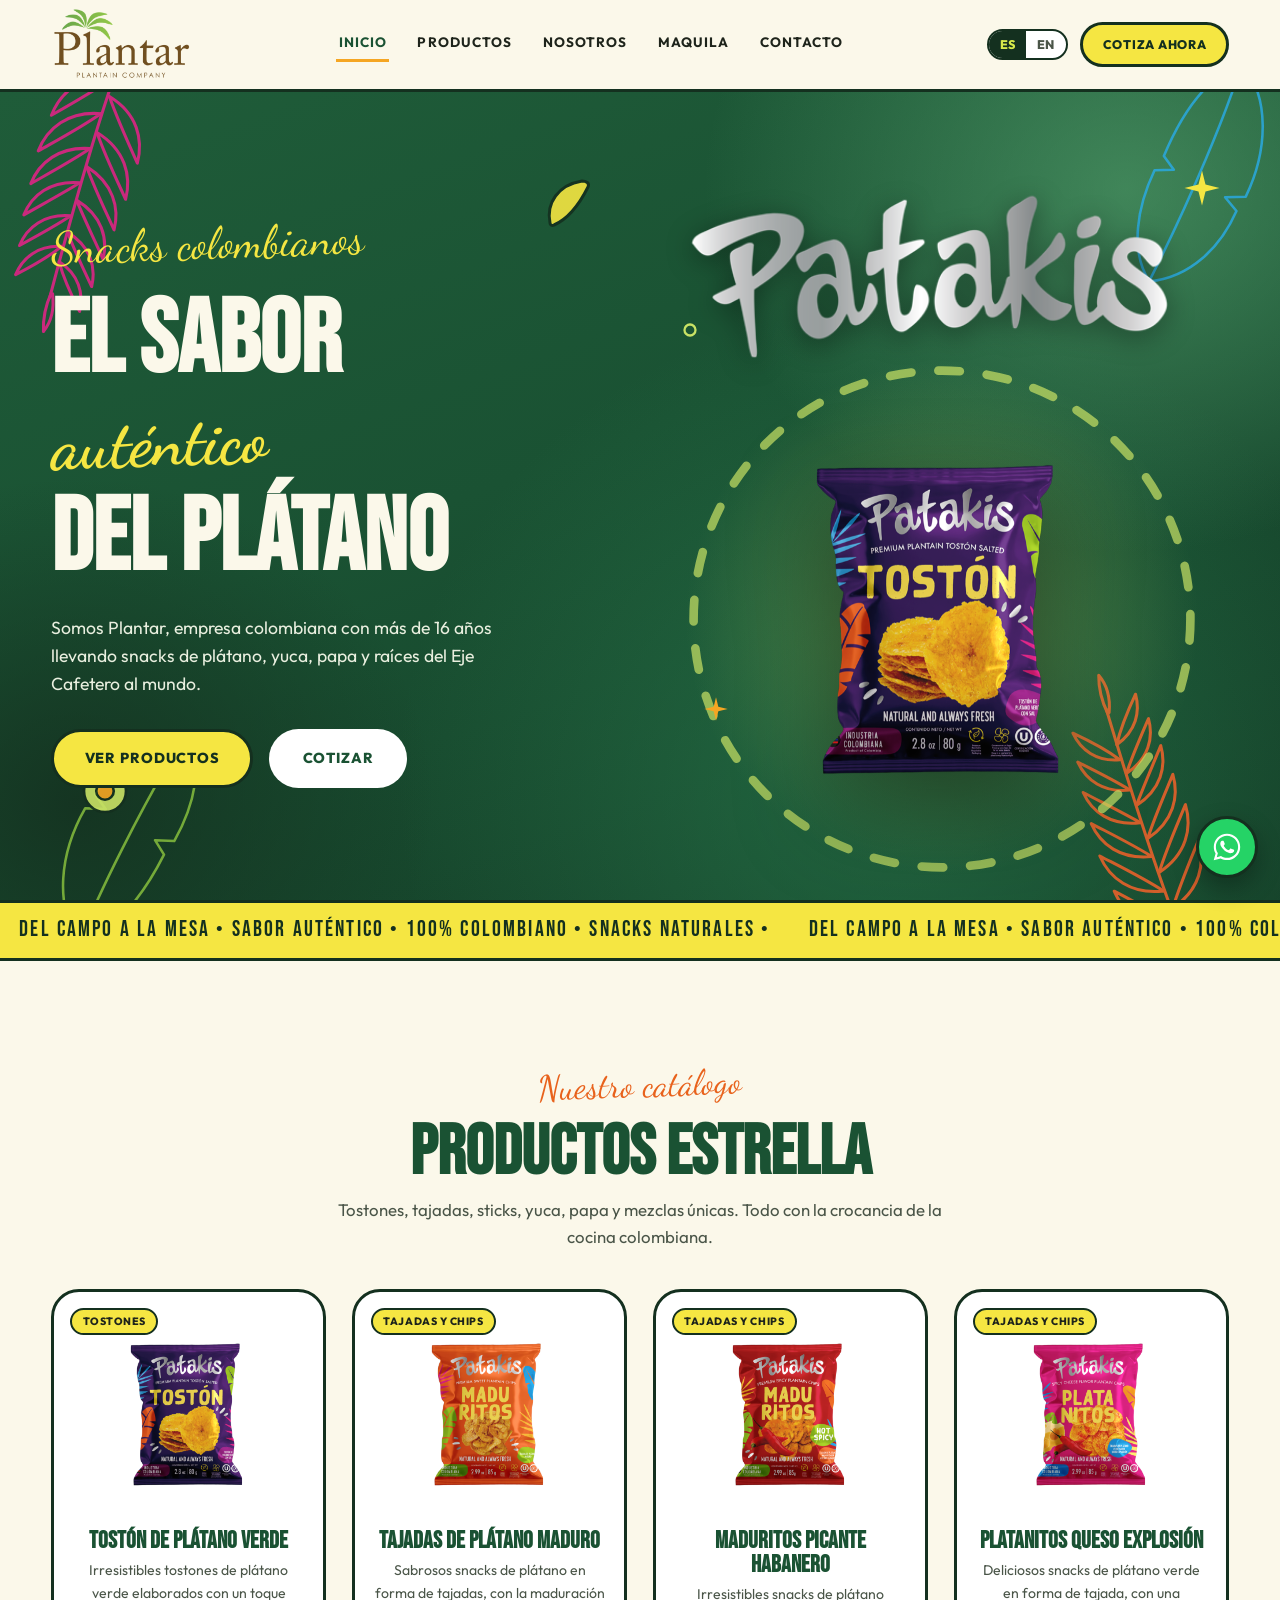
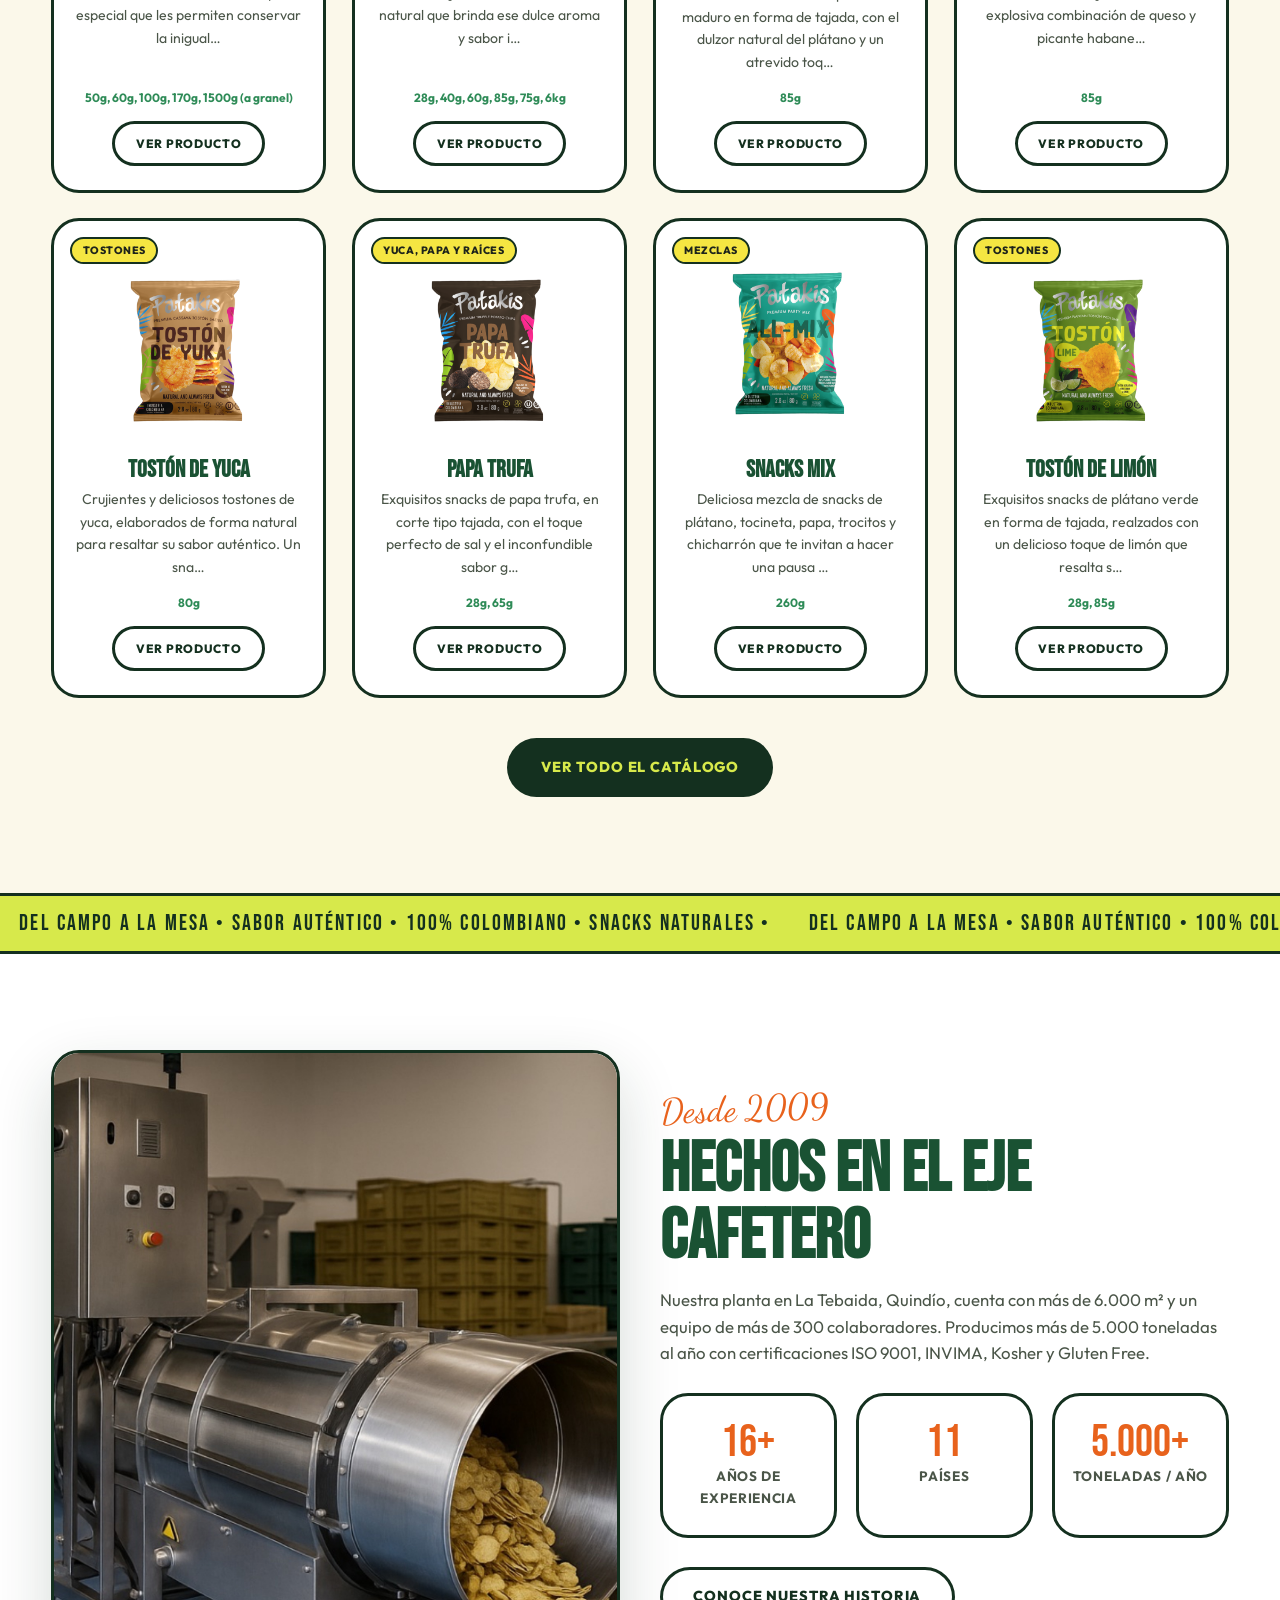
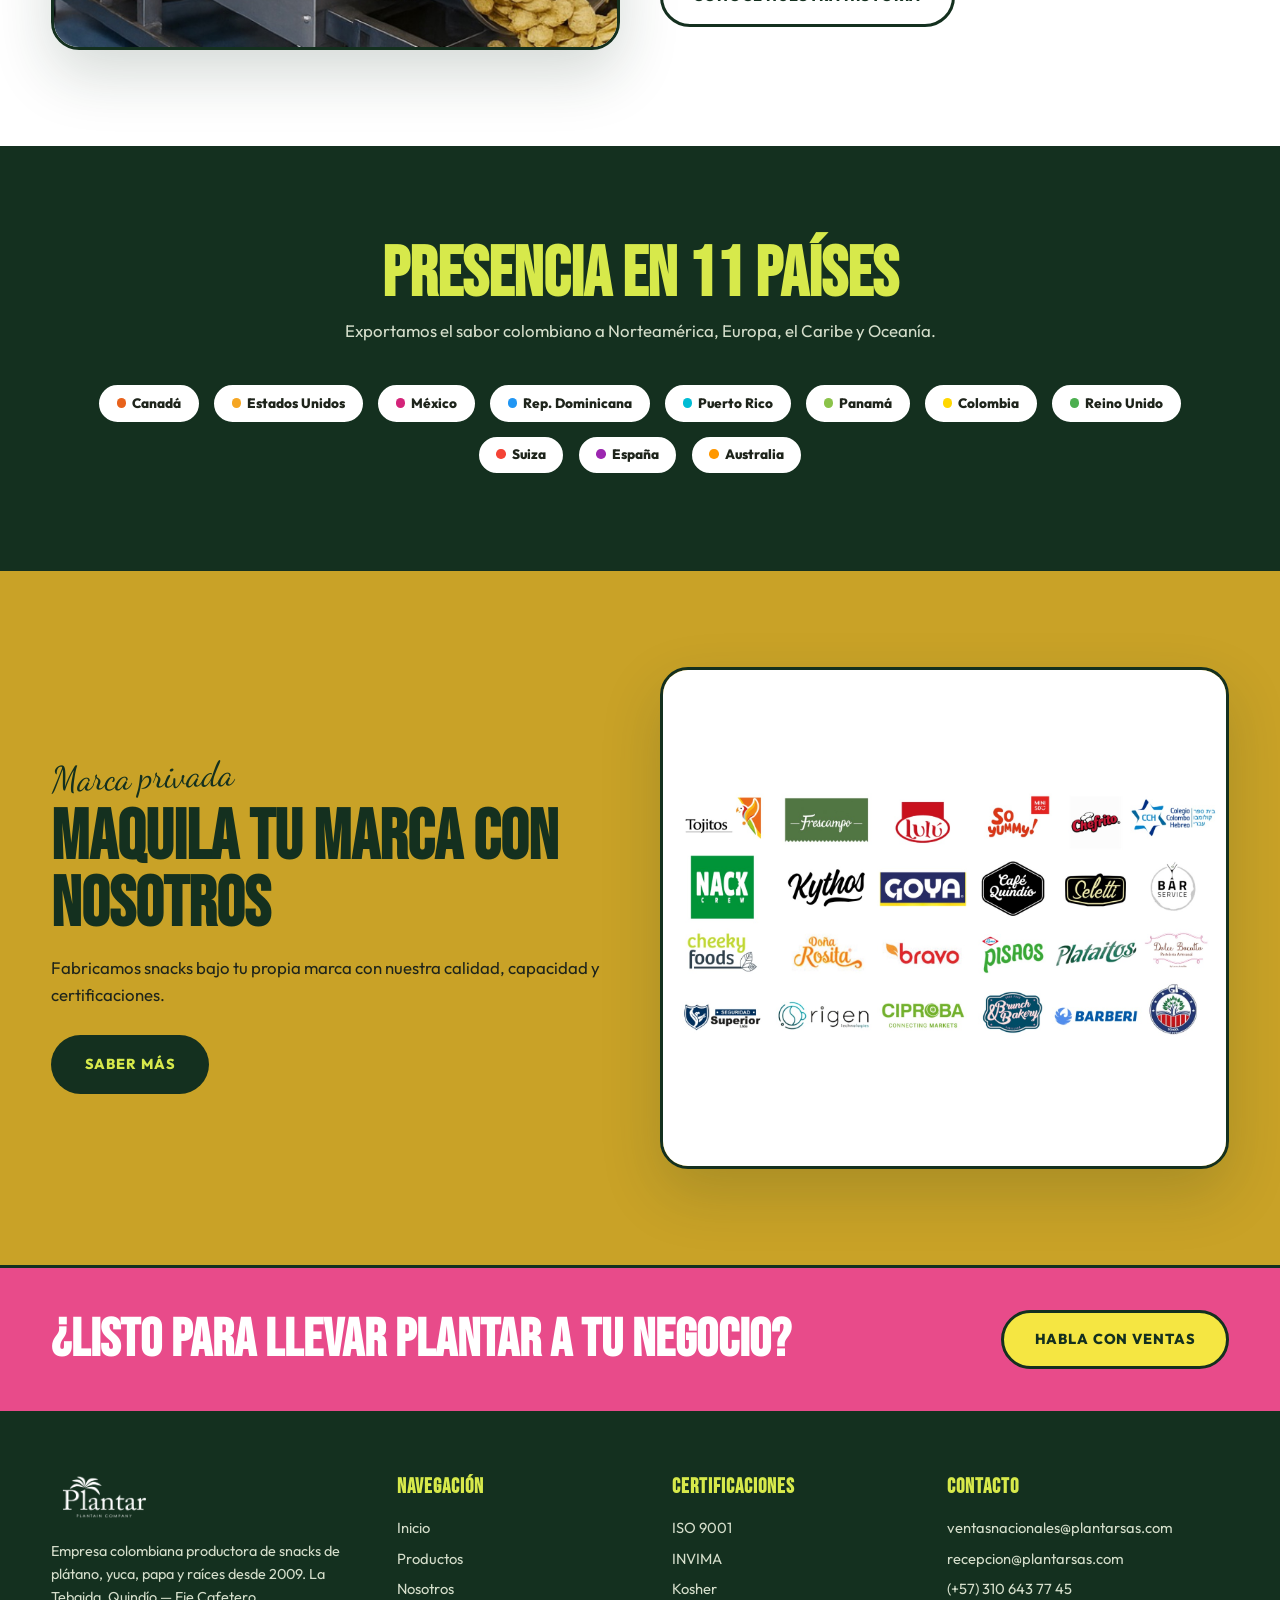
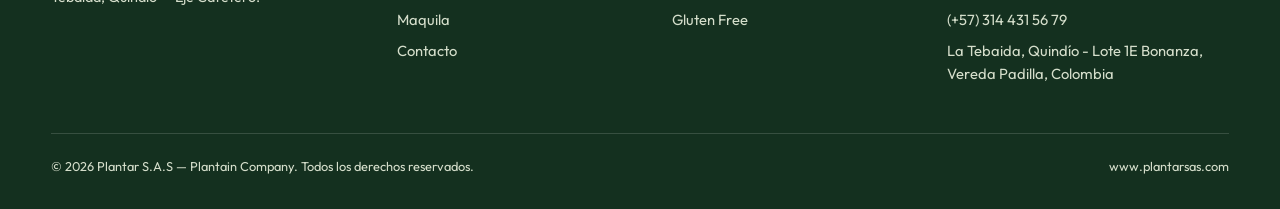
==== web/index.html @ d4d78e29 "Sitio web multi-página Plantar: catálogo, fichas, nosotros, maquila, contacto (ES/EN) Co-Authored-By" ====
<!DOCTYPE html>
<html lang="es">
<head>
<meta charset="UTF-8">
<meta name="viewport" content="width=device-width, initial-scale=1.0">
<title>Plantar — Snacks de Plátano Colombianos | Plantain Company</title>
<meta name="description" content="Plantar S.A.S — Snacks de plátano, yuca, papa y raíces 100% colombianos. Tostones, tajadas, sticks y más. Exportamos a 11 países. Maquila y marca privada.">
<link rel="icon" href="assets/img/favicon.svg" type="image/svg+xml">
<link rel="preconnect" href="https://fonts.googleapis.com">
<link rel="preconnect" href="https://fonts.gstatic.com" crossorigin>
<link href="https://fonts.googleapis.com/css2?family=Bebas+Neue&family=Outfit:wght@400;600;800&family=Dancing+Script:wght@600;700&display=swap" rel="stylesheet">
<link rel="stylesheet" href="assets/css/style.css">
</head>
<body data-page="home">

<header class="site-header" id="site-header"></header>

<!-- HERO -->
<section class="hero">
  <!-- Hojas tropicales en contorno (referencia aprobada): se dibujan y se mecen -->
  <!-- Palma rosada (esquina superior izquierda) -->
  <svg class="leaf leaf-tl" viewBox="0 0 320 400" fill="none" stroke-linecap="round" stroke-linejoin="round" aria-hidden="true">
    <g class="leaf-draw" stroke="#E9218A" stroke-width="4">
      <path d="M150 390 C146 310 150 190 158 50" pathLength="1"/>
      <path d="M148 350 C106 340 88 310 86 278 C108 302 130 326 148 350 Z" pathLength="1"/>
      <path d="M151 325 C193 315 211 285 213 253 C191 277 169 301 151 325 Z" pathLength="1"/>
      <path d="M147 300 C105 290 86 260 84 228 C106 252 129 276 147 300 Z" pathLength="1"/>
      <path d="M150 275 C192 265 211 235 213 203 C191 227 168 251 150 275 Z" pathLength="1"/>
      <path d="M148 252 C108 242 90 214 88 184 C109 207 131 230 148 252 Z" pathLength="1"/>
      <path d="M151 228 C191 218 209 190 211 160 C190 183 168 206 151 228 Z" pathLength="1"/>
      <path d="M149 205 C111 196 94 170 92 142 C112 164 133 186 149 205 Z" pathLength="1"/>
      <path d="M152 182 C190 173 207 147 209 119 C189 141 168 163 152 182 Z" pathLength="1"/>
      <path d="M151 160 C117 152 101 128 99 102 C118 122 137 142 151 160 Z" pathLength="1"/>
      <path d="M154 138 C188 130 204 106 206 80 C187 100 168 120 154 138 Z" pathLength="1"/>
      <path d="M152 118 C122 110 108 88 106 64 C124 82 141 101 152 118 Z" pathLength="1"/>
      <path d="M155 98 C185 90 199 68 201 44 C183 62 166 81 155 98 Z" pathLength="1"/>
      <path d="M158 55 C156 38 158 20 164 4 C170 20 168 38 160 55 Z" pathLength="1"/>
    </g>
  </svg>
  <!-- Hoja de plátano azul (esquina superior derecha) -->
  <svg class="leaf leaf-tr" viewBox="0 0 300 460" fill="none" stroke-linecap="round" stroke-linejoin="round" aria-hidden="true">
    <g class="leaf-draw" stroke="#2AA9E0" stroke-width="4">
      <path d="M150 455 C150 440 150 424 151 405" stroke-width="5" pathLength="1"/>
      <path d="M151 405 C147 330 153 180 170 42" pathLength="1"/>
      <path d="M151 405 C92 372 66 292 74 212 L104 200 L80 186 C84 124 112 64 170 36 C216 70 228 140 222 202 L194 213 L216 228 C212 310 190 372 151 405 Z" pathLength="1"/>
    </g>
  </svg>
  <!-- Hoja de plátano verde (esquina inferior izquierda) -->
  <svg class="leaf leaf-ml" viewBox="0 0 300 460" fill="none" stroke-linecap="round" stroke-linejoin="round" aria-hidden="true">
    <g class="leaf-draw" stroke="#8DC63F" stroke-width="4">
      <path d="M150 455 C150 440 150 424 151 405" stroke-width="5" pathLength="1"/>
      <path d="M151 405 C147 330 153 180 170 42" pathLength="1"/>
      <path d="M151 405 C92 372 66 292 74 212 L104 200 L80 186 C84 124 112 64 170 36 C216 70 228 140 222 202 L194 213 L216 228 C212 310 190 372 151 405 Z" pathLength="1"/>
    </g>
  </svg>
  <!-- Palma naranja (esquina inferior derecha) -->
  <svg class="leaf leaf-br" viewBox="0 0 320 400" fill="none" stroke-linecap="round" stroke-linejoin="round" aria-hidden="true">
    <g class="leaf-draw" stroke="#F2622A" stroke-width="4">
      <path d="M150 390 C146 310 150 190 158 50" pathLength="1"/>
      <path d="M148 350 C106 340 88 310 86 278 C108 302 130 326 148 350 Z" pathLength="1"/>
      <path d="M151 325 C193 315 211 285 213 253 C191 277 169 301 151 325 Z" pathLength="1"/>
      <path d="M147 300 C105 290 86 260 84 228 C106 252 129 276 147 300 Z" pathLength="1"/>
      <path d="M150 275 C192 265 211 235 213 203 C191 227 168 251 150 275 Z" pathLength="1"/>
      <path d="M148 252 C108 242 90 214 88 184 C109 207 131 230 148 252 Z" pathLength="1"/>
      <path d="M151 228 C191 218 209 190 211 160 C190 183 168 206 151 228 Z" pathLength="1"/>
      <path d="M149 205 C111 196 94 170 92 142 C112 164 133 186 149 205 Z" pathLength="1"/>
      <path d="M152 182 C190 173 207 147 209 119 C189 141 168 163 152 182 Z" pathLength="1"/>
      <path d="M151 160 C117 152 101 128 99 102 C118 122 137 142 151 160 Z" pathLength="1"/>
      <path d="M154 138 C188 130 204 106 206 80 C187 100 168 120 154 138 Z" pathLength="1"/>
      <path d="M152 118 C122 110 108 88 106 64 C124 82 141 101 152 118 Z" pathLength="1"/>
      <path d="M155 98 C185 90 199 68 201 44 C183 62 166 81 155 98 Z" pathLength="1"/>
      <path d="M158 55 C156 38 158 20 164 4 C170 20 168 38 160 55 Z" pathLength="1"/>
    </g>
  </svg>

  <svg class="doodle sway" style="top:10%;left:42%;width:64px" viewBox="0 0 64 64"><path d="M12 50 C8 30 20 12 44 8 C48 8 52 10 50 14 C40 34 30 46 16 52 C14 53 12 52 12 50z" fill="#F5E642" stroke="#14301F" stroke-width="3"/></svg>
  <svg class="doodle sway-slow" style="bottom:10%;left:6%;width:56px" viewBox="0 0 64 64"><circle cx="32" cy="32" r="24" fill="#C9E265" stroke="#14301F" stroke-width="3"/><circle cx="32" cy="32" r="10" fill="#F5A623" stroke="#14301F" stroke-width="3"/></svg>

  <div class="container inner">
    <div>
      <span class="kicker" style="color:var(--yellow)" data-i18n="hero_kicker"></span>
      <h1>
        <span data-i18n="hero_title_1"></span>
        <span class="script" data-i18n="hero_script"></span>
        <span data-i18n="hero_title_2"></span>
      </h1>
      <p data-i18n="hero_sub"></p>
      <div class="cta-row">
        <a class="btn btn-primary" href="productos.html" data-i18n="hero_cta_products"></a>
        <a class="btn btn-light" href="contacto.html" data-i18n="hero_cta_quote"></a>
      </div>
    </div>
    <div class="hero-art">
      <div class="bag-stack">
        <img class="patakis-brand" src="assets/img/patakis-logo.png" alt="Patakis">
        <div class="bag-box">
          <div class="glow"></div>
          <svg class="ring" viewBox="0 0 100 100" aria-hidden="true"><circle cx="50" cy="50" r="46" fill="none" stroke="#C9E265" stroke-width="1.6" stroke-dasharray="4 5" stroke-linecap="round"/></svg>
          <img class="bag" id="heroBag" src="assets/img/toston-verde.png" alt="Empaques Patakis">
        </div>
      </div>
      <svg class="spark s1" viewBox="0 0 24 24" aria-hidden="true"><path d="M12 2 L14 10 L22 12 L14 14 L12 22 L10 14 L2 12 L10 10 Z" fill="#F5E642"/></svg>
      <svg class="spark s2" viewBox="0 0 24 24" aria-hidden="true"><path d="M12 2 L14 10 L22 12 L14 14 L12 22 L10 14 L2 12 L10 10 Z" fill="#F5A623"/></svg>
      <svg class="spark s3" viewBox="0 0 24 24" aria-hidden="true"><circle cx="12" cy="12" r="6" fill="none" stroke="#C9E265" stroke-width="2.5"/></svg>
    </div>
  </div>
</section>

<div data-marquee=""></div>

<!-- PRODUCTOS DESTACADOS -->
<section class="section band-cream">
  <div class="container">
    <div class="section-head center rev">
      <span class="kicker" data-i18n="home_best_kicker"></span>
      <h2 class="section-title" data-i18n="home_best_title"></h2>
      <p class="section-sub" data-i18n="home_best_sub"></p>
    </div>
    <div class="prod-grid" id="featuredGrid"></div>
    <div style="text-align:center;margin-top:2.5rem">
      <a class="btn btn-dark" href="productos.html" data-i18n="home_best_cta"></a>
    </div>
  </div>
</section>

<div data-marquee="lime"></div>

<!-- NOSOTROS TEASER -->
<section class="section band-white">
  <div class="container about-split">
    <div class="photo rev"><img src="assets/img/planta.jpg" alt="Planta Plantar en La Tebaida, Quindío"></div>
    <div class="rev">
      <span class="kicker" data-i18n="home_about_kicker"></span>
      <h2 class="section-title" data-i18n="home_about_title"></h2>
      <p class="section-sub" style="margin:1rem 0 1.6rem" data-i18n="home_about_text"></p>
      <div class="stats-row" style="margin-bottom:1.8rem">
        <div class="stat"><div class="num">16+</div><div class="lbl" data-i18n="stat_years"></div></div>
        <div class="stat"><div class="num">11</div><div class="lbl" data-i18n="stat_countries"></div></div>
        <div class="stat"><div class="num">5.000+</div><div class="lbl" data-i18n="stat_tons"></div></div>
      </div>
      <a class="btn btn-outline" href="nosotros.html" data-i18n="home_about_cta"></a>
    </div>
  </div>
</section>

<!-- PRESENCIA GLOBAL -->
<section class="section band-dark">
  <div class="container">
    <div class="section-head center rev">
      <h2 class="section-title" data-i18n="home_global_title"></h2>
      <p class="section-sub" style="margin:0.6rem auto 0" data-i18n="home_global_sub"></p>
    </div>
    <div class="countries rev" id="homeCountries"></div>
  </div>
</section>

<!-- MAQUILA TEASER -->
<section class="section band-mustard">
  <div class="container about-split">
    <div class="rev">
      <span class="kicker" style="color:var(--dark)" data-i18n="home_maquila_kicker"></span>
      <h2 class="section-title" style="color:var(--dark)" data-i18n="home_maquila_title"></h2>
      <p style="margin:1rem 0 1.6rem;font-size:1.05rem" data-i18n="home_maquila_text"></p>
      <a class="btn btn-dark" href="maquila.html" data-i18n="home_maquila_cta"></a>
    </div>
    <div class="photo rev" style="border:3px solid var(--dark);border-radius:var(--radius-lg);overflow:hidden">
      <img src="assets/img/maquila-clientes.jpg" alt="Maquila de snacks con marcas de clientes">
    </div>
  </div>
</section>

<!-- CTA -->
<section class="cta-band">
  <div class="container inner">
    <h2 data-i18n="cta_band_title"></h2>
    <a class="btn btn-primary" href="contacto.html" data-i18n="cta_band_btn"></a>
  </div>
</section>

<footer class="site-footer" id="site-footer"></footer>

<script src="assets/js/data.js"></script>
<script src="assets/js/main.js"></script>
<script>
function renderPage() {
  // 8 productos destacados variados
  const picks = ['toston-de-platano-verde', 'tajadas-de-platano-maduro', 'maduritos-picante-habanero',
    'platanitos-queso-explosion', 'toston-de-yuca', 'papa-trufa', 'snacks-mix', 'toston-de-limon'];
  const feats = picks.map(id => findProduct(id)).filter(Boolean);
  const list = feats.length >= 6 ? feats : PRODUCTS.slice(0, 8);
  document.getElementById('featuredGrid').innerHTML = list.map(cardHTML).join('');

  document.getElementById('homeCountries').innerHTML = CFG.global.countries.map(c =>
    `<span class="country" style="background:var(--paper)"><span class="dot" style="background:${c.color}"></span>${c.name}</span>`
  ).join('');

  initHeroCarousel();
}

// Carrusel de empaques en el hero
let heroCarouselTimer = null;
function initHeroCarousel() {
  const bag = document.getElementById('heroBag');
  if (!bag || heroCarouselTimer) return;
  const bags = [
    'assets/img/toston-verde.png',
    'assets/img/toston-maduro.png',
    'assets/img/maduritos.png',
    'assets/img/platanitos-queso-explosion.png',
    'assets/img/all-mix.png',
    'assets/img/moneda-verde.png',
    'assets/img/papa-trufa-2.png',
    'assets/img/mix-vegetal.png',
  ];
  bags.forEach(src => { const i = new Image(); i.src = src; }); // precarga
  let bi = 0;
  heroCarouselTimer = setInterval(() => {
    bi = (bi + 1) % bags.length;
    bag.classList.add('fade-out');
    setTimeout(() => {
      bag.src = bags[bi];
      bag.classList.remove('fade-out');
    }, 450);
  }, 3200);
}
</script>
</body>
</html>
---- web/assets/css/style.css ----
/* ============================================================
   PLANTAR — Plantain Company · Sitio web
   Estilo: tropical vibrante (ref: Natuchips / Reelie)
   ============================================================ */
:root {
  --dark:        #14301F;
  --green:       #2E8B57;
  --green-deep:  #1A5233;
  --green-dark:  #236B43;
  --lime:        #C9E265;
  --lime-bright: #D7E94B;
  --yellow:      #F5E642;
  --mustard:     #C9A227;
  --orange:      #F5A623;
  --orange-deep: #E8621C;
  --pink:        #E84B8A;
  --cream:       #FBF8EA;
  --paper:       #FFFFFF;
  --ink:         #1E241B;
  --ink-soft:    #4A5548;
  --radius:      18px;
  --radius-lg:   28px;
  --shadow:      0 10px 30px rgba(20, 48, 31, 0.12);
  --shadow-lg:   0 24px 60px rgba(20, 48, 31, 0.18);
  --font-display:'Bebas Neue', 'Arial Narrow', sans-serif;
  --font-body:   'Outfit', system-ui, sans-serif;
  --font-script: 'Dancing Script', cursive;
  --header-h:    92px;
}

* { margin: 0; padding: 0; box-sizing: border-box; }
html { scroll-behavior: smooth; }
body {
  font-family: var(--font-body);
  color: var(--ink);
  background: var(--cream);
  line-height: 1.6;
  overflow-x: hidden;
}
img { max-width: 100%; display: block; }
a { color: inherit; text-decoration: none; }
ul { list-style: none; }
button { font-family: inherit; cursor: pointer; }

.container { width: min(1180px, 92vw); margin: 0 auto; }

/* ---------- Tipografía ---------- */
.display {
  font-family: var(--font-display);
  font-weight: 400;
  letter-spacing: 0.02em;
  line-height: 0.95;
  text-transform: uppercase;
}
.kicker {
  font-family: var(--font-script);
  font-size: clamp(1.6rem, 3vw, 2.2rem);
  color: var(--orange-deep);
  display: block;
  transform: rotate(-2deg);
  margin-bottom: 0.2em;
}
.section-title {
  font-family: var(--font-display);
  font-size: clamp(2.6rem, 6vw, 4.4rem);
  text-transform: uppercase;
  line-height: 0.95;
  color: var(--green-deep);
}
.section-sub { color: var(--ink-soft); font-size: 1.05rem; max-width: 640px; }

/* ---------- Botones ---------- */
.btn {
  display: inline-flex; align-items: center; gap: 0.5rem;
  font-weight: 800; text-transform: uppercase; letter-spacing: 0.06em;
  font-size: 0.9rem; padding: 0.95rem 1.9rem; border-radius: 999px;
  border: 3px solid transparent; transition: transform 0.2s, box-shadow 0.2s, background 0.2s;
}
.btn:hover { transform: translateY(-3px) rotate(-1deg); box-shadow: var(--shadow); }
.btn-primary { background: var(--yellow); color: var(--dark); border-color: var(--dark); }
.btn-dark    { background: var(--dark); color: var(--lime-bright); }
.btn-outline { background: transparent; color: var(--dark); border-color: var(--dark); }
.btn-light   { background: var(--paper); color: var(--green-deep); }
.btn-wa      { background: #25D366; color: #fff; }

/* ---------- Header ---------- */
.site-header {
  position: sticky; top: 0; z-index: 100;
  background: var(--cream);
  border-bottom: 3px solid var(--dark);
  height: var(--header-h);
}
.site-header .inner {
  height: 100%; display: flex; align-items: center; justify-content: space-between; gap: 1rem;
}
.logo img { height: 78px; width: auto; }
.main-nav { display: flex; align-items: center; gap: 1.6rem; }
.main-nav a {
  font-weight: 700; text-transform: uppercase; font-size: 0.85rem; letter-spacing: 0.08em;
  padding: 0.3rem 0.15rem; border-bottom: 3px solid transparent; transition: color .2s, border-color .2s;
}
.main-nav a:hover { color: var(--green); }
.main-nav a.active { color: var(--green-deep); border-bottom-color: var(--orange); }
.header-actions { display: flex; align-items: center; gap: 0.8rem; }
.lang-toggle {
  display: inline-flex; border: 2px solid var(--dark); border-radius: 999px; overflow: hidden;
  background: var(--paper);
}
.lang-toggle button {
  border: 0; background: transparent; font-weight: 800; font-size: 0.78rem;
  padding: 0.35rem 0.7rem; color: var(--ink-soft);
}
.lang-toggle button.on { background: var(--dark); color: var(--lime-bright); }
.btn-quote { font-size: 0.78rem; padding: 0.6rem 1.2rem; }
.nav-burger { display: none; background: none; border: 0; font-size: 1.7rem; line-height: 1; color: var(--dark); }

/* ---------- Marquee ---------- */
.marquee {
  overflow: hidden; white-space: nowrap; padding: 0.65rem 0;
  background: var(--yellow); border-top: 3px solid var(--dark); border-bottom: 3px solid var(--dark);
}
.marquee.lime { background: var(--lime-bright); }
.marquee.dark { background: var(--dark); }
.marquee .track { display: inline-block; animation: marquee 55s linear infinite; }
.marquee span {
  font-family: var(--font-display); font-size: 1.35rem; letter-spacing: 0.1em;
  text-transform: uppercase; color: var(--dark); padding: 0 1.2rem;
}
.marquee.dark span { color: var(--lime-bright); }
@keyframes marquee { from { transform: translateX(0); } to { transform: translateX(-50%); } }

/* ---------- Hero (home) ---------- */
.hero {
  position: relative; color: var(--cream);
  overflow: hidden;
  background:
    radial-gradient(55% 75% at 88% 12%, rgba(95, 175, 120, 0.55) 0%, transparent 60%),
    radial-gradient(45% 65% at 6% 88%, rgba(20, 48, 31, 0.85) 0%, transparent 62%),
    radial-gradient(60% 90% at 70% 85%, rgba(46, 139, 87, 0.5) 0%, transparent 65%),
    linear-gradient(160deg, #1F5C39 0%, #1A5233 45%, #143D27 100%);
}
.hero .inner {
  display: grid; grid-template-columns: 1fr 1fr; align-items: center;
  gap: 2rem; padding: clamp(3rem, 7vw, 5.5rem) 0;
  position: relative; z-index: 2;
}
.hero .kicker {
  font-size: clamp(2rem, 3.6vw, 2.8rem);
  margin-bottom: 0.35em;
}
.hero h1 {
  font-family: var(--font-display); text-transform: uppercase;
  font-size: clamp(3.2rem, 8vw, 6.4rem); line-height: 1; color: var(--cream);
}
.hero h1 .script {
  display: block; font-family: var(--font-script); text-transform: none;
  color: var(--yellow); font-size: clamp(2.4rem, 5.5vw, 4.2rem); line-height: 1.1;
  transform: rotate(-2deg); margin: 0.1em 0 0.22em;
}
.hero p { max-width: 480px; font-size: 1.1rem; color: #E9EFDF; margin: 1.4rem 0 1.9rem; }
.hero .cta-row { display: flex; gap: 1rem; flex-wrap: wrap; }
.hero-art { position: relative; min-height: 380px; display: grid; place-items: center; }
.hero-art .glow {
  position: absolute; width: min(520px, 92%); aspect-ratio: 1;
  border-radius: 50%; z-index: 0;
  background: radial-gradient(circle, rgba(201, 226, 101, 0.35) 0%, rgba(201, 226, 101, 0.12) 45%, transparent 70%);
  animation: pulseGlow 5s ease-in-out infinite;
}
.hero-art .ring {
  position: absolute; width: min(540px, 96%); z-index: 0; opacity: 0.7;
  animation: spinRing 40s linear infinite;
}
.hero-art .bag {
  position: relative; z-index: 2;
  width: min(500px, 92%); margin: 0 auto;
  filter: drop-shadow(0 36px 48px rgba(0, 0, 0, 0.45));
  animation: floatBag 6s ease-in-out infinite;
  transition: transform .4s, opacity .45s;
}
.hero-art .bag:hover { transform: scale(1.04) rotate(-2deg); }
.hero-art .bag.fade-out { opacity: 0; }
.hero-art .spark { position: absolute; z-index: 3; pointer-events: none; }
.hero-art .s1 { width: 42px; top: -2%; right: 1%; animation: twinkle 2.8s ease-in-out infinite; }
.hero-art .s2 { width: 28px; bottom: 14%; left: 8%; animation: twinkle 3.4s ease-in-out 0.6s infinite; }
.hero-art .s3 { width: 22px; top: 22%; left: 4%; animation: twinkle 3s ease-in-out 1.2s infinite; }
@keyframes floatBag {
  0%, 100% { transform: translateY(0) rotate(3deg); }
  50% { transform: translateY(-18px) rotate(-2deg); }
}
@keyframes pulseGlow {
  0%, 100% { transform: scale(1); opacity: 0.9; }
  50% { transform: scale(1.08); opacity: 0.6; }
}
@keyframes spinRing { to { transform: rotate(360deg); } }
@keyframes twinkle {
  0%, 100% { transform: scale(1) rotate(0deg); opacity: 0.9; }
  50% { transform: scale(0.5) rotate(40deg); opacity: 0.35; }
}
.bag-stack {
  position: relative; z-index: 2; width: 100%;
  display: flex; flex-direction: column; align-items: center; gap: 3.2rem;
}
.patakis-brand {
  width: min(520px, 92%); margin: 0 auto;
  filter: drop-shadow(0 6px 14px rgba(0, 0, 0, 0.4));
}
.bag-box {
  position: relative; width: 100%;
  display: grid; place-items: center;
  min-height: 320px;
}
.doodle { position: absolute; z-index: 1; opacity: 0.9; pointer-events: none; }
.doodle.sway { animation: swayDoodle 5s ease-in-out infinite; }
.doodle.sway-slow { animation: swayDoodle 8s ease-in-out 1s infinite; }
@keyframes swayDoodle {
  0%, 100% { transform: rotate(-10deg) translateY(0); }
  50% { transform: rotate(12deg) translateY(-10px); }
}

/* Hojas de plátano: se dibujan en líneas y luego se mecen */
.leaf {
  position: absolute; z-index: 1; pointer-events: none;
  transform-origin: 50% 95%;
}
.leaf-tl { top: -55px; left: -35px; width: clamp(170px, 19vw, 300px); transform: scaleY(-1) rotate(-18deg); transform-origin: 50% 50%; opacity: 0.85; animation: leafSway 7s ease-in-out 2.6s infinite; }
.leaf-tr { top: -70px; right: -20px; width: clamp(140px, 15vw, 230px); transform: scale(-1, -1) rotate(20deg); transform-origin: 50% 50%; opacity: 0.85; animation: leafSway2 7.5s ease-in-out 2.8s infinite; }
.leaf-br { bottom: -60px; right: -35px; width: clamp(170px, 19vw, 300px); transform: rotate(-20deg); opacity: 0.85; animation: leafSway2 8s ease-in-out 3s infinite; }
.leaf-ml { bottom: -75px; left: -25px; width: clamp(140px, 15vw, 230px); transform: rotate(24deg); opacity: 0.8; animation: leafSway 9s ease-in-out 3.4s infinite; }
.leaf-draw path {
  stroke-linecap: round;
  stroke-dasharray: 1;
  stroke-dashoffset: 1;
  animation: drawLeaf 1.6s ease-out forwards;
}
.leaf-draw path:nth-child(1) { animation-delay: 0.2s; }
.leaf-draw path:nth-child(2) { animation-delay: 0.65s; }
.leaf-draw path:nth-child(3) { animation-delay: 0.78s; }
.leaf-draw path:nth-child(4) { animation-delay: 0.91s; }
.leaf-draw path:nth-child(5) { animation-delay: 1.04s; }
.leaf-draw path:nth-child(6) { animation-delay: 1.17s; }
.leaf-draw path:nth-child(7) { animation-delay: 1.3s; }
.leaf-draw path:nth-child(8) { animation-delay: 1.43s; }
.leaf-draw path:nth-child(9) { animation-delay: 1.56s; }
.leaf-draw path:nth-child(10) { animation-delay: 1.69s; }
.leaf-draw path:nth-child(11) { animation-delay: 1.82s; }
.leaf-draw path:nth-child(12) { animation-delay: 1.95s; }
.leaf-draw path:nth-child(13) { animation-delay: 2.08s; }
.leaf-draw path:nth-child(14) { animation-delay: 2.21s; }
@keyframes drawLeaf { to { stroke-dashoffset: 0; } }
@keyframes leafSway {
  0%, 100% { rotate: 0deg; }
  50% { rotate: 6deg; }
}
@keyframes leafSway2 {
  0%, 100% { rotate: 0deg; }
  50% { rotate: -7deg; }
}
@media (max-width: 900px) {
  .leaf-tl { top: -80px; left: -70px; opacity: 0.4; }
  .leaf-ml { display: none; }
  .leaf-tr { opacity: 0.45; }
  .leaf-br { opacity: 0.55; }
}
@media (prefers-reduced-motion: reduce) {
  .leaf, .hero-art .bag, .hero-art .glow, .hero-art .ring, .doodle, .hero-art .spark { animation: none !important; }
  .leaf-draw path { stroke-dashoffset: 0; animation: none; }
}

/* ---------- Secciones ---------- */
.section { padding: clamp(3.5rem, 8vw, 6rem) 0; }
.section-head { margin-bottom: 2.4rem; }
.section-head.center { text-align: center; }
.section-head.center .section-sub { margin: 0.6rem auto 0; }

.band-lime   { background: var(--lime); }
.band-cream  { background: var(--cream); }
.band-white  { background: var(--paper); }
.band-dark   { background: var(--dark); color: var(--cream); }
.band-dark .section-title { color: var(--lime-bright); }
.band-dark .section-sub { color: #D5DECB; }
.band-mustard { background: var(--mustard); }

/* ---------- Grid productos ---------- */
.prod-grid {
  display: grid; grid-template-columns: repeat(auto-fill, minmax(240px, 1fr)); gap: 1.6rem;
}
.prod-card {
  background: var(--paper); border-radius: var(--radius-lg);
  border: 3px solid var(--dark);
  padding: 1.4rem 1.2rem 1.5rem; text-align: center; position: relative;
  transition: transform 0.25s, box-shadow 0.25s;
  display: flex; flex-direction: column;
}
.prod-card:hover { transform: translateY(-8px) rotate(-0.5deg); box-shadow: var(--shadow-lg); }
.prod-card .ph {
  height: 200px; display: grid; place-items: center; margin-bottom: 0.9rem;
}
.prod-card .ph img { max-height: 200px; width: auto; max-width: 100%; object-fit: contain; transition: transform .3s; }
.prod-card:hover .ph img { transform: scale(1.07) rotate(2deg); }
.prod-card h3 {
  font-family: var(--font-display); font-size: 1.5rem; text-transform: uppercase;
  color: var(--green-deep); line-height: 1;
}
.prod-card .cat {
  position: absolute; top: 1rem; left: 1rem;
  background: var(--yellow); border: 2px solid var(--dark); border-radius: 999px;
  font-size: 0.66rem; font-weight: 800; text-transform: uppercase; letter-spacing: 0.05em;
  padding: 0.2rem 0.65rem;
}
.prod-card p { font-size: 0.88rem; color: var(--ink-soft); margin: 0.4rem 0 0.9rem; flex: 1; }
.prod-card .sizes { font-size: 0.75rem; font-weight: 700; color: var(--green); margin-bottom: 0.9rem; }
.prod-card .btn { align-self: center; font-size: 0.75rem; padding: 0.6rem 1.3rem; }

/* Filtros */
.filters { display: flex; flex-wrap: wrap; gap: 0.6rem; margin-bottom: 2.2rem; }
.filters button {
  border: 2px solid var(--dark); background: var(--paper); border-radius: 999px;
  font-weight: 800; font-size: 0.8rem; text-transform: uppercase; letter-spacing: 0.04em;
  padding: 0.5rem 1.1rem; transition: all 0.2s;
}
.filters button:hover { background: var(--yellow); }
.filters button.on { background: var(--dark); color: var(--lime-bright); }
.search-box {
  border: 2px solid var(--dark); border-radius: 999px; background: var(--paper);
  padding: 0.5rem 1.2rem; font-family: inherit; font-size: 0.9rem; min-width: 220px;
}

/* ---------- Detalle de producto ---------- */
.detail-hero { background: var(--lime); border-bottom: 3px solid var(--dark); }
.detail-hero .inner {
  display: grid; grid-template-columns: 0.9fr 1.1fr; gap: 3rem; align-items: center;
  padding: clamp(2.5rem, 6vw, 4.5rem) 0;
}
.detail-hero .art { text-align: center; }
.detail-hero .art img {
  max-height: 420px; margin: 0 auto; filter: drop-shadow(0 24px 30px rgba(20,48,31,0.3));
}
.detail-hero h1 {
  font-family: var(--font-display); font-size: clamp(2.6rem, 6vw, 4.6rem);
  text-transform: uppercase; line-height: 0.95; color: var(--green-deep);
}
.detail-hero .desc { font-size: 1.1rem; margin: 1rem 0 1.4rem; color: var(--ink); max-width: 560px; }
.chip-row { display: flex; flex-wrap: wrap; gap: 0.5rem; margin-bottom: 1.6rem; }
.chip {
  background: var(--paper); border: 2px solid var(--dark); border-radius: 999px;
  padding: 0.3rem 0.9rem; font-size: 0.78rem; font-weight: 700;
}
.spec-table { width: 100%; border-collapse: collapse; background: var(--paper); border: 3px solid var(--dark); border-radius: var(--radius); overflow: hidden; }
.spec-wrap { border-radius: var(--radius-lg); overflow: hidden; border: 3px solid var(--dark); }
.spec-table th, .spec-table td { padding: 0.7rem 1rem; text-align: left; font-size: 0.92rem; }
.spec-table tr:nth-child(odd) td { background: var(--cream); }
.spec-table td:first-child { font-weight: 800; text-transform: uppercase; font-size: 0.75rem; letter-spacing: 0.05em; color: var(--green-deep); width: 42%; }
.gallery { position: relative; display: grid; place-items: center; }
.g-arrow {
  position: absolute; top: 50%; transform: translateY(-50%); z-index: 2;
  width: 52px; height: 52px; border-radius: 50%;
  background: var(--paper); border: 3px solid var(--dark); color: var(--dark);
  font-size: 1.8rem; line-height: 1; display: grid; place-items: center;
  padding: 0 0 0.2rem; box-shadow: var(--shadow);
  transition: transform .2s, background .2s;
}
.g-arrow.prev { left: 0; }
.g-arrow.next { right: 0; }
.g-arrow:hover { transform: translateY(-50%) scale(1.12); background: var(--yellow); }
.related h2 { margin-bottom: 1.6rem; }

/* ---------- Nosotros ---------- */
.stats-row { display: grid; grid-template-columns: repeat(auto-fit, minmax(170px, 1fr)); gap: 1.2rem; }
.stat {
  background: var(--paper); border: 3px solid var(--dark); border-radius: var(--radius-lg);
  text-align: center; padding: 1.6rem 1rem;
  transition: transform .2s;
}
.stat:hover { transform: translateY(-5px) rotate(-1deg); }
.stat .num { font-family: var(--font-display); font-size: 2.8rem; color: var(--orange-deep); line-height: 1; }
.stat .lbl { font-weight: 700; font-size: 0.85rem; text-transform: uppercase; letter-spacing: 0.05em; color: var(--ink-soft); }
.timeline { position: relative; margin-top: 2.5rem; padding-left: 1.6rem; border-left: 4px dashed var(--green); }
.tl-item { position: relative; padding: 0 0 1.8rem 1.4rem; }
.tl-item::before {
  content: ""; position: absolute; left: -0.85rem; top: 0.2rem; width: 1.1rem; height: 1.1rem;
  background: var(--yellow); border: 3px solid var(--dark); border-radius: 50%;
}
.tl-item .year { font-family: var(--font-display); font-size: 1.7rem; color: var(--orange-deep); line-height: 1; }
.tl-item h3 { font-size: 1.05rem; margin: 0.15rem 0; }
.tl-item p { color: var(--ink-soft); font-size: 0.95rem; max-width: 560px; }
.about-split { display: grid; grid-template-columns: 1fr 1fr; gap: 2.5rem; align-items: center; }
.about-split .photo { border-radius: var(--radius-lg); border: 3px solid var(--dark); overflow: hidden; box-shadow: var(--shadow-lg); }
.about-split .photo img { width: 100%; height: 100%; object-fit: cover; }
.sellos-row { display: flex; flex-wrap: wrap; gap: 1.6rem; align-items: center; justify-content: center; }
.sello {
  background: var(--paper); border: 3px solid var(--dark); border-radius: var(--radius-lg);
  padding: 1rem; width: 150px; height: 150px; display: grid; place-items: center;
  transition: transform .2s;
}
.sello:hover { transform: scale(1.06) rotate(2deg); }
.sello > div { display: flex; flex-direction: column; align-items: center; gap: 0.6rem; }
.sello img { height: 76px; width: 110px; object-fit: contain; margin: 0 auto; }
.sello span {
  display: block; font-size: 0.72rem; font-weight: 800; text-transform: uppercase;
  text-align: center; letter-spacing: 0.05em; color: var(--green-deep);
}
.countries { display: flex; flex-wrap: wrap; gap: 0.7rem; justify-content: center; }
.country {
  border: 2px solid var(--dark); background: var(--paper); border-radius: 999px;
  padding: 0.45rem 1.1rem; font-weight: 800; font-size: 0.85rem; color: var(--ink);
}
.country .dot { display: inline-block; width: 0.7em; height: 0.7em; border-radius: 50%; margin-right: 0.45em; }
button.country { cursor: pointer; transition: transform .2s, background .2s, color .2s; font-family: inherit; }
button.country:hover { transform: translateY(-2px); background: var(--yellow); }
button.country.active { background: var(--green-deep); color: var(--lime-bright); }

/* ---------- Mapa interactivo ---------- */
.world-map-wrap {
  position: relative; width: 100%; max-width: 1000px; margin: 0 auto 2rem;
  border: 3px solid var(--dark); border-radius: var(--radius-lg); overflow: hidden;
  background: var(--paper);
}
.world-map-wrap > img { width: 100%; height: auto; display: block; }
.map-overlay { position: absolute; inset: 0; pointer-events: none; }
.map-pin {
  position: absolute; width: 15px; height: 15px; border-radius: 50%;
  transform: translate(-50%, -50%); pointer-events: all; cursor: pointer;
  border: 2px solid #fff; box-shadow: 0 0 8px rgba(0, 0, 0, 0.3);
  transition: all 0.3s; z-index: 2;
}
.map-pin::after {
  content: ''; position: absolute; inset: -4px;
  border-radius: 50%; border: 2px solid currentColor; opacity: 0;
  animation: pingMap 2s cubic-bezier(0, 0, 0.2, 1) infinite;
}
.map-pin:hover, .map-pin.active { transform: translate(-50%, -50%) scale(1.6); z-index: 5; box-shadow: 0 0 16px rgba(0, 0, 0, 0.4); }
.map-pin-label {
  position: absolute; top: -30px; left: 50%; transform: translateX(-50%);
  background: var(--dark); color: #fff; padding: 3px 9px; border-radius: 6px;
  font-family: var(--font-body); font-size: 0.7rem; font-weight: 700;
  white-space: nowrap; opacity: 0; transition: opacity 0.3s; pointer-events: none;
}
.map-pin:hover .map-pin-label, .map-pin.active .map-pin-label { opacity: 1; }
.map-pin-label::after {
  content: ''; position: absolute; bottom: -4px; left: 50%; transform: translateX(-50%);
  border-left: 4px solid transparent; border-right: 4px solid transparent; border-top: 4px solid var(--dark);
}
.map-line {
  position: absolute; height: 2px; transform-origin: left center;
  opacity: 0; pointer-events: none; z-index: 1; border-radius: 2px;
  transition: opacity 0.3s;
}
.map-line.visible { opacity: 0.45; animation: drawMapLine 1s ease forwards; }
@keyframes pingMap {
  0% { opacity: 0.7; transform: scale(1); }
  100% { opacity: 0; transform: scale(2.5); }
}
@keyframes drawMapLine {
  from { clip-path: inset(0 100% 0 0); }
  to { clip-path: inset(0 0 0 0); }
}

/* ---------- Maquila ---------- */
.maquila-hero { background: var(--orange); border-bottom: 3px solid var(--dark); }
.feature-list { display: grid; grid-template-columns: repeat(auto-fit, minmax(240px, 1fr)); gap: 1.2rem; }
.feature {
  background: var(--paper); border: 3px solid var(--dark); border-radius: var(--radius-lg);
  padding: 1.4rem; font-weight: 600;
}
.feature .n {
  font-family: var(--font-display); color: var(--orange-deep); font-size: 1.9rem; line-height: 1;
  display: block; margin-bottom: 0.3rem;
}
.brand-strip { display: flex; align-items: center; justify-content: center; flex-wrap: nowrap; }
.brand-strip img { max-height: 380px; max-width: 55%; object-fit: contain; }
.brand-strip img:first-child { transform: rotate(-5deg) translateX(6%); z-index: 1; }
.brand-strip img:last-child { transform: rotate(5deg) translateX(-6%); }
.brand-strip img { transition: transform .3s; }
.brand-strip img:hover { transform: scale(1.06); z-index: 2; }
@media (max-width: 560px) {
  .brand-strip img { max-height: 260px; }
}

/* ---------- Contacto ---------- */
.contact-grid { display: grid; grid-template-columns: 1fr 1.2fr; gap: 3rem; align-items: start; }
.contact-card {
  background: var(--paper); border: 3px solid var(--dark); border-radius: var(--radius-lg);
  padding: 1.6rem; margin-bottom: 1.2rem;
}
.contact-card h3 { font-family: var(--font-display); text-transform: uppercase; font-size: 1.4rem; color: var(--green-deep); margin-bottom: 0.5rem; }
.contact-card a { font-weight: 700; color: var(--green-dark); }
.contact-card a:hover { text-decoration: underline; }
.quote-form {
  background: var(--paper); border: 3px solid var(--dark); border-radius: var(--radius-lg);
  padding: 2rem; box-shadow: var(--shadow);
}
.quote-form label { display: block; font-weight: 800; font-size: 0.8rem; text-transform: uppercase; letter-spacing: 0.05em; margin: 1rem 0 0.3rem; }
.quote-form input, .quote-form textarea, .quote-form select {
  width: 100%; border: 2px solid var(--dark); border-radius: 12px; background: var(--cream);
  padding: 0.7rem 0.9rem; font-family: inherit; font-size: 0.95rem;
}
.quote-form textarea { min-height: 110px; resize: vertical; }
.prod-check {
  display: flex; flex-wrap: wrap; gap: 0.5rem; align-content: flex-start;
  max-height: 240px; overflow-y: auto;
  border: 2px solid var(--dark); border-radius: 12px; padding: 0.8rem; background: var(--cream);
}
.prod-check label {
  display: inline-flex; align-items: center; margin: 0; position: relative;
  border: 2px solid var(--dark); border-radius: 999px; background: var(--paper);
  padding: 0.35rem 0.9rem; cursor: pointer; user-select: none;
  font-weight: 600; font-size: 0.8rem; text-transform: none; letter-spacing: 0; text-align: left;
  transition: background .15s, color .15s, transform .15s;
}
.prod-check label:hover { transform: translateY(-1px); background: var(--yellow); }
.prod-check label:has(input:checked) { background: var(--dark); color: var(--lime-bright); }
.prod-check label input { position: absolute; opacity: 0; pointer-events: none; width: 1px; height: 1px; left: 0; top: 0; }
.form-actions { display: flex; gap: 1rem; margin-top: 1.6rem; flex-wrap: wrap; }
.form-note { font-size: 0.8rem; color: var(--ink-soft); margin-top: 0.8rem; }

/* ---------- CTA banda ---------- */
.cta-band { background: var(--pink); border-top: 3px solid var(--dark); border-bottom: 3px solid var(--dark); }
.cta-band .inner { display: flex; flex-wrap: wrap; align-items: center; justify-content: space-between; gap: 1.5rem; padding: 2.6rem 0; }
.cta-band h2 { font-family: var(--font-display); color: #fff; font-size: clamp(2rem, 5vw, 3.4rem); text-transform: uppercase; line-height: 0.95; }

/* ---------- Footer ---------- */
.site-footer { background: var(--dark); color: #D5DECB; padding: 3.5rem 0 2rem; }
.site-footer .cols { display: grid; grid-template-columns: 1.3fr 1fr 1fr 1.2fr; gap: 2.5rem; }
.site-footer h4 { font-family: var(--font-display); text-transform: uppercase; color: var(--lime-bright); font-size: 1.3rem; margin-bottom: 0.8rem; letter-spacing: 0.05em; }
.site-footer a:hover { color: var(--yellow); }
.site-footer .logo-foot img { height: 54px; margin-bottom: 1rem; }
.site-footer li { margin-bottom: 0.45rem; font-size: 0.92rem; }
.foot-bottom { border-top: 1px solid rgba(255,255,255,0.15); margin-top: 2.5rem; padding-top: 1.4rem; font-size: 0.8rem; display: flex; justify-content: space-between; flex-wrap: wrap; gap: 0.6rem; }

/* ---------- WhatsApp flotante ---------- */
.wa-float {
  position: fixed; right: 1.4rem; bottom: 1.4rem; z-index: 200;
  width: 62px; height: 62px; border-radius: 50%; background: #25D366;
  border: 3px solid var(--dark); display: grid; place-items: center;
  box-shadow: 0 10px 25px rgba(0,0,0,0.3); transition: transform .2s;
}
.wa-float:hover { transform: scale(1.1) rotate(6deg); }
.wa-float svg { width: 32px; height: 32px; fill: #fff; }

/* ---------- Animaciones on-scroll ---------- */
.rev { opacity: 0; transform: translateY(26px); transition: opacity .7s ease, transform .7s ease; }
.rev.in { opacity: 1; transform: none; }

/* ---------- Responsive ---------- */
@media (max-width: 900px) {
  .hero .inner, .detail-hero .inner, .about-split, .contact-grid { grid-template-columns: 1fr; }
  .site-footer .cols { grid-template-columns: 1fr 1fr; }
  .main-nav {
    position: fixed; inset: var(--header-h) 0 auto 0; background: var(--cream);
    flex-direction: column; padding: 1.5rem; gap: 1.1rem; border-bottom: 3px solid var(--dark);
    transform: translateY(-130%); transition: transform .3s; z-index: 90;
  }
  .main-nav.open { transform: none; }
  .nav-burger { display: block; }
  .btn-quote { display: none; }
}
@media (max-width: 560px) {
  .site-footer .cols { grid-template-columns: 1fr; }
  .prod-grid { grid-template-columns: repeat(auto-fill, minmax(160px, 1fr)); gap: 1rem; }
  .prod-card .ph { height: 150px; }
  .prod-card .ph img { max-height: 150px; }
}
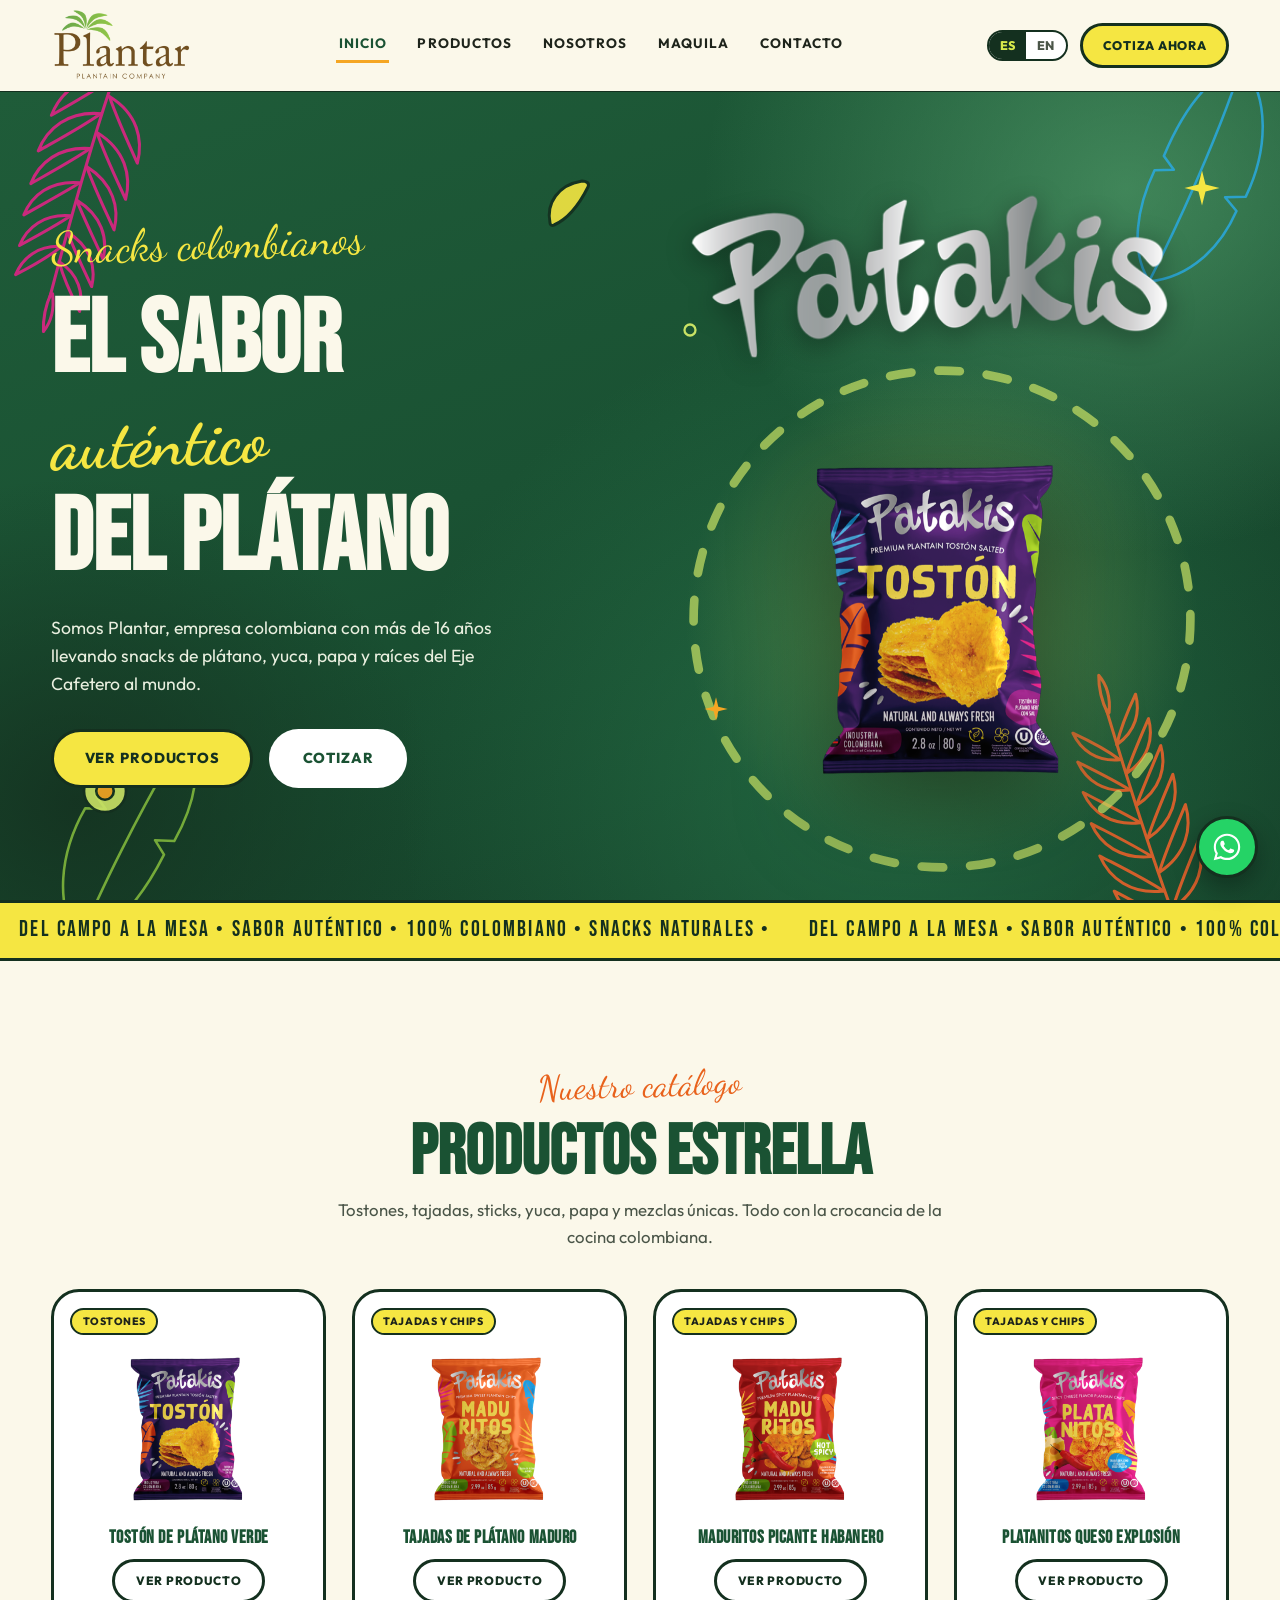
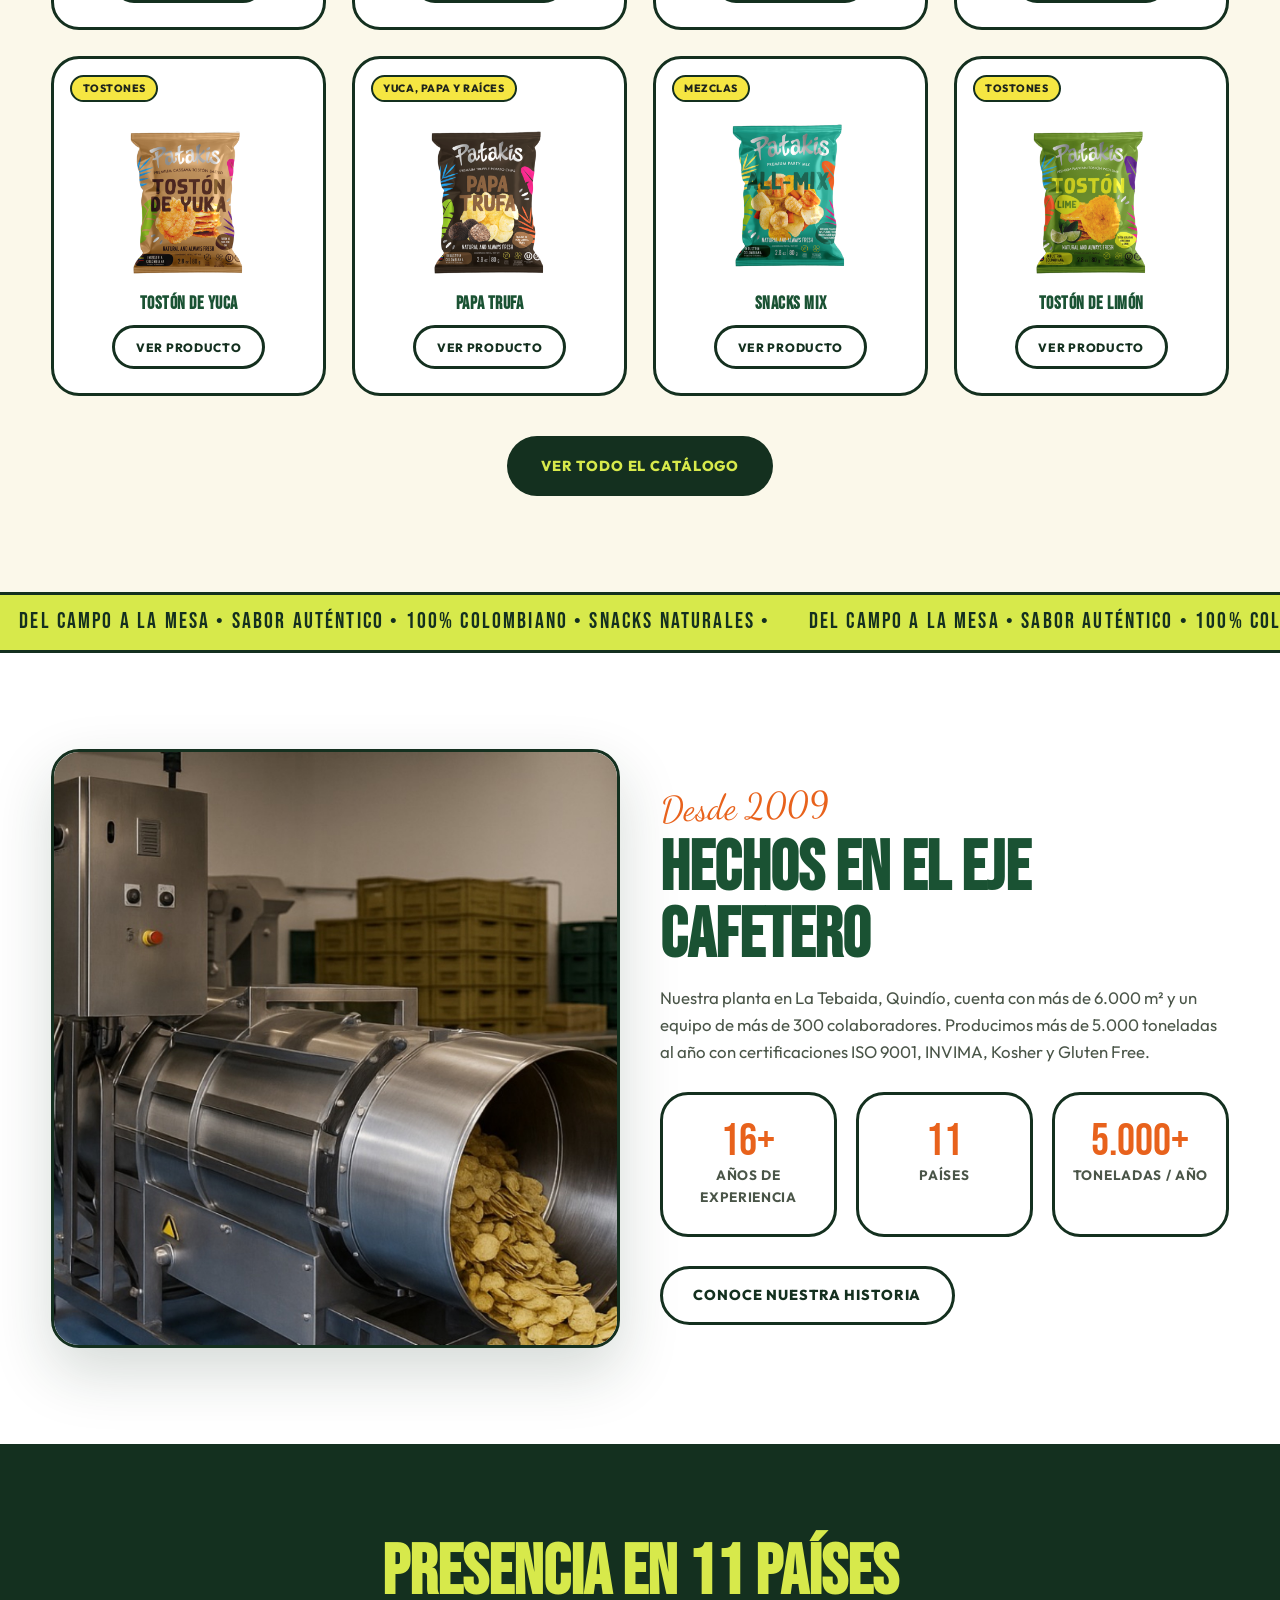
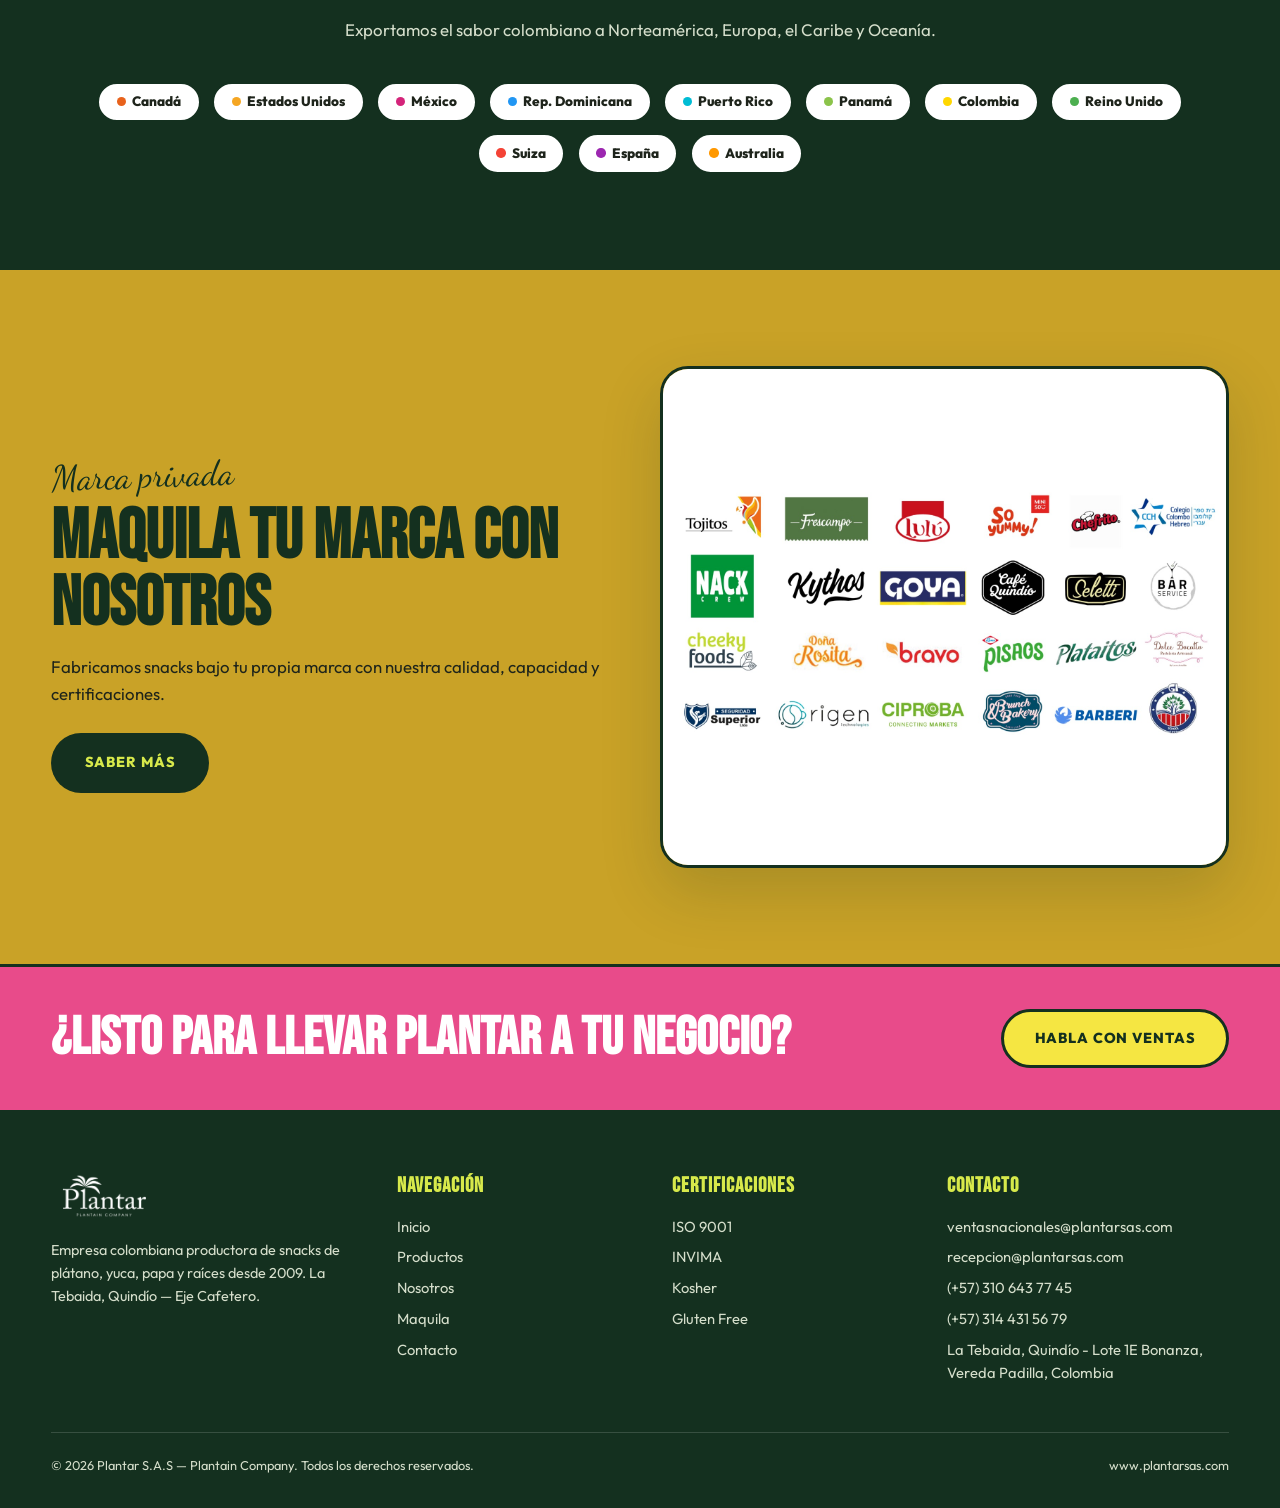
==== commit f4742eae: "theme-color crema para el navegador y borde del header más delgado Co-Authored-By: Claude Fable 5 <n" ====
--- a/web/index.html
+++ b/web/index.html
@@ -3,6 +3,7 @@
 <head>
 <meta charset="UTF-8">
 <meta name="viewport" content="width=device-width, initial-scale=1.0">
+<meta name="theme-color" content="#FBF8EA">
 <title>Plantar — Snacks de Plátano Colombianos | Plantain Company</title>
 <meta name="description" content="Plantar S.A.S — Snacks de plátano, yuca, papa y raíces 100% colombianos. Tostones, tajadas, sticks y más. Exportamos a 11 países. Maquila y marca privada.">
 <link rel="icon" href="assets/img/favicon.svg" type="image/svg+xml">
--- a/web/assets/css/style.css
+++ b/web/assets/css/style.css
@@ -87,7 +87,7 @@
 .site-header {
   position: sticky; top: 0; z-index: 100;
   background: var(--cream);
-  border-bottom: 3px solid var(--dark);
+  border-bottom: 1.5px solid var(--dark);
   height: var(--header-h);
 }
 .site-header .inner {
@@ -287,19 +287,20 @@
 .prod-card {
   background: var(--paper); border-radius: var(--radius-lg);
   border: 3px solid var(--dark);
-  padding: 1.4rem 1.2rem 1.5rem; text-align: center; position: relative;
+  padding: 3rem 1.2rem 1.5rem; text-align: center; position: relative;
   transition: transform 0.25s, box-shadow 0.25s;
   display: flex; flex-direction: column;
 }
 .prod-card:hover { transform: translateY(-8px) rotate(-0.5deg); box-shadow: var(--shadow-lg); }
 .prod-card .ph {
-  height: 200px; display: grid; place-items: center; margin-bottom: 0.9rem;
-}
-.prod-card .ph img { max-height: 200px; width: auto; max-width: 100%; object-fit: contain; transition: transform .3s; }
+  height: 290px; display: grid; place-items: center; margin-bottom: 0.7rem; flex: 1;
+}
+.prod-card .ph img { max-height: 290px; width: auto; max-width: 100%; object-fit: contain; transition: transform .3s; }
 .prod-card:hover .ph img { transform: scale(1.07) rotate(2deg); }
 .prod-card h3 {
-  font-family: var(--font-display); font-size: 1.5rem; text-transform: uppercase;
-  color: var(--green-deep); line-height: 1;
+  font-family: var(--font-display); font-size: 1.1rem; text-transform: uppercase;
+  color: var(--green-deep); line-height: 1.05; letter-spacing: 0.03em;
+  margin-bottom: 0.7rem;
 }
 .prod-card .cat {
   position: absolute; top: 1rem; left: 1rem;
@@ -307,8 +308,7 @@
   font-size: 0.66rem; font-weight: 800; text-transform: uppercase; letter-spacing: 0.05em;
   padding: 0.2rem 0.65rem;
 }
-.prod-card p { font-size: 0.88rem; color: var(--ink-soft); margin: 0.4rem 0 0.9rem; flex: 1; }
-.prod-card .sizes { font-size: 0.75rem; font-weight: 700; color: var(--green); margin-bottom: 0.9rem; }
+.prod-card .sizes { font-size: 0.78rem; font-weight: 700; color: var(--green); margin: 0.5rem 0 0.9rem; }
 .prod-card .btn { align-self: center; font-size: 0.75rem; padding: 0.6rem 1.3rem; }
 
 /* Filtros */
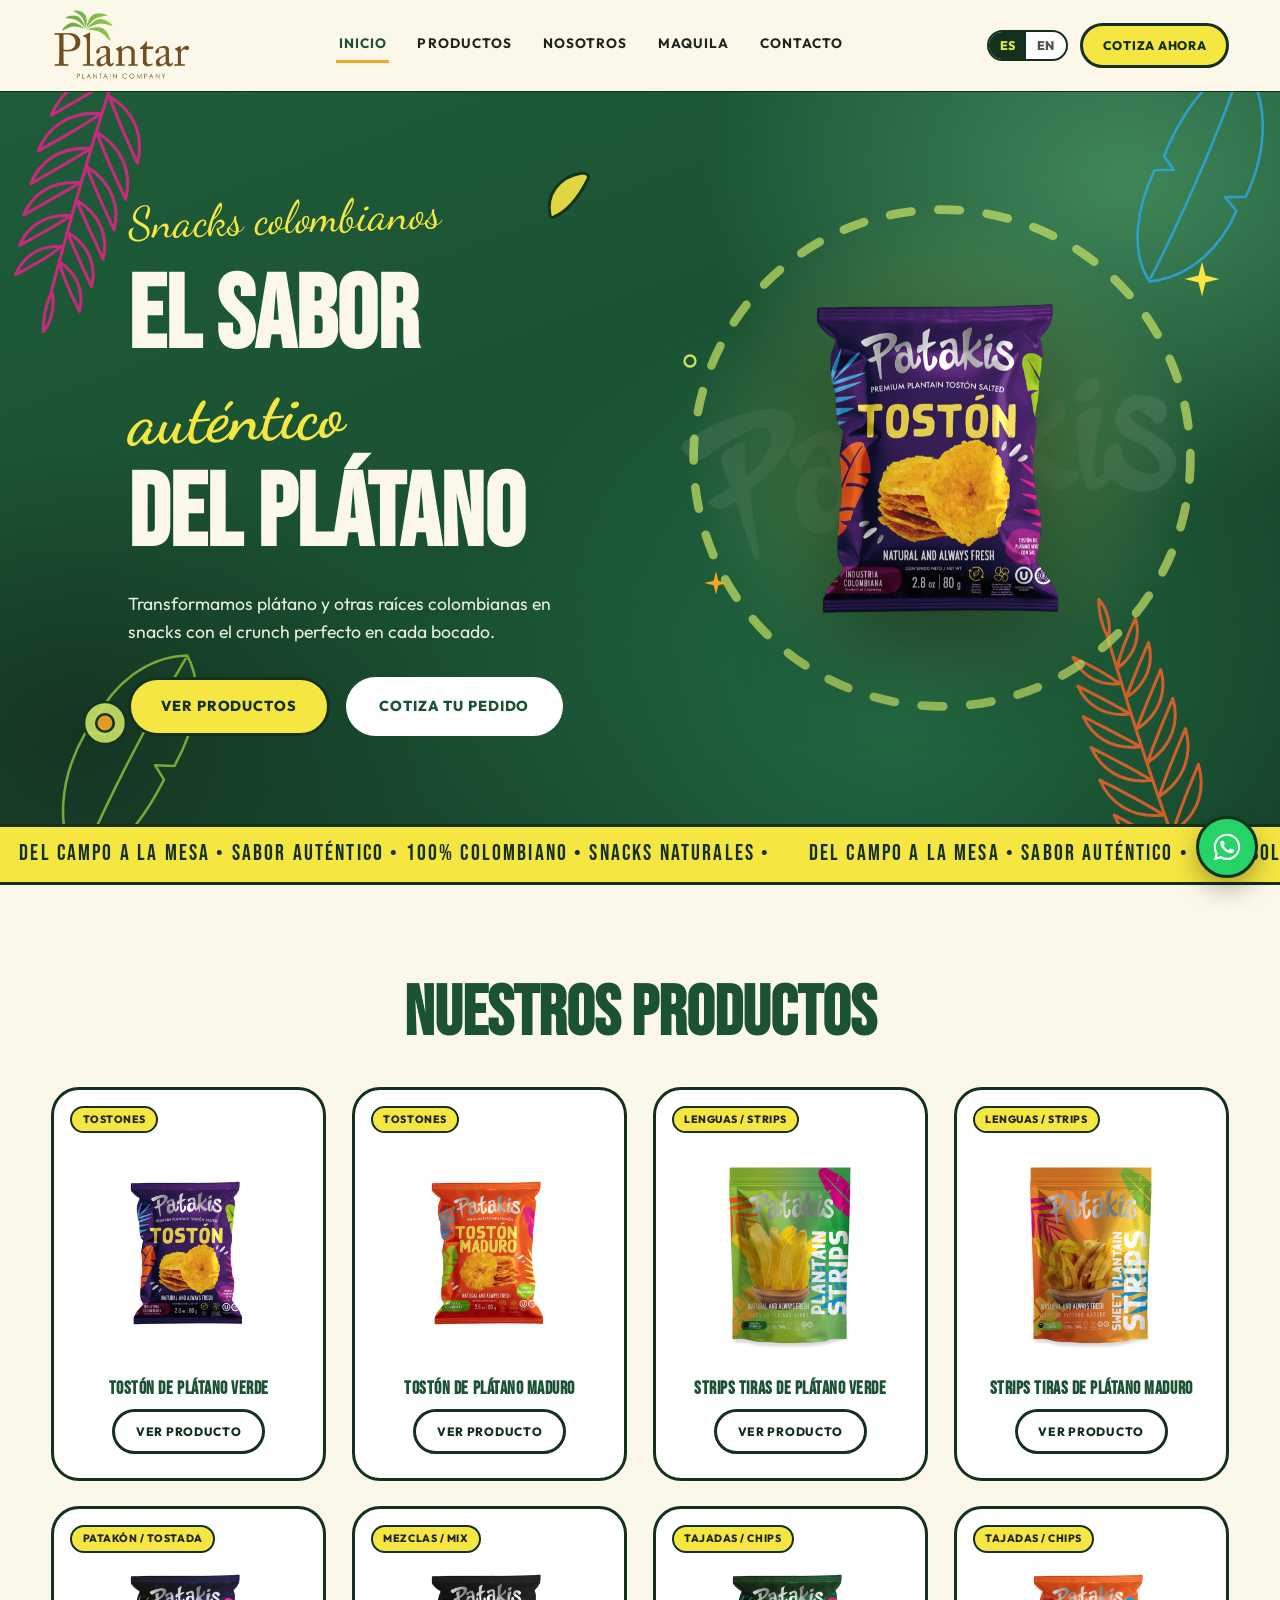
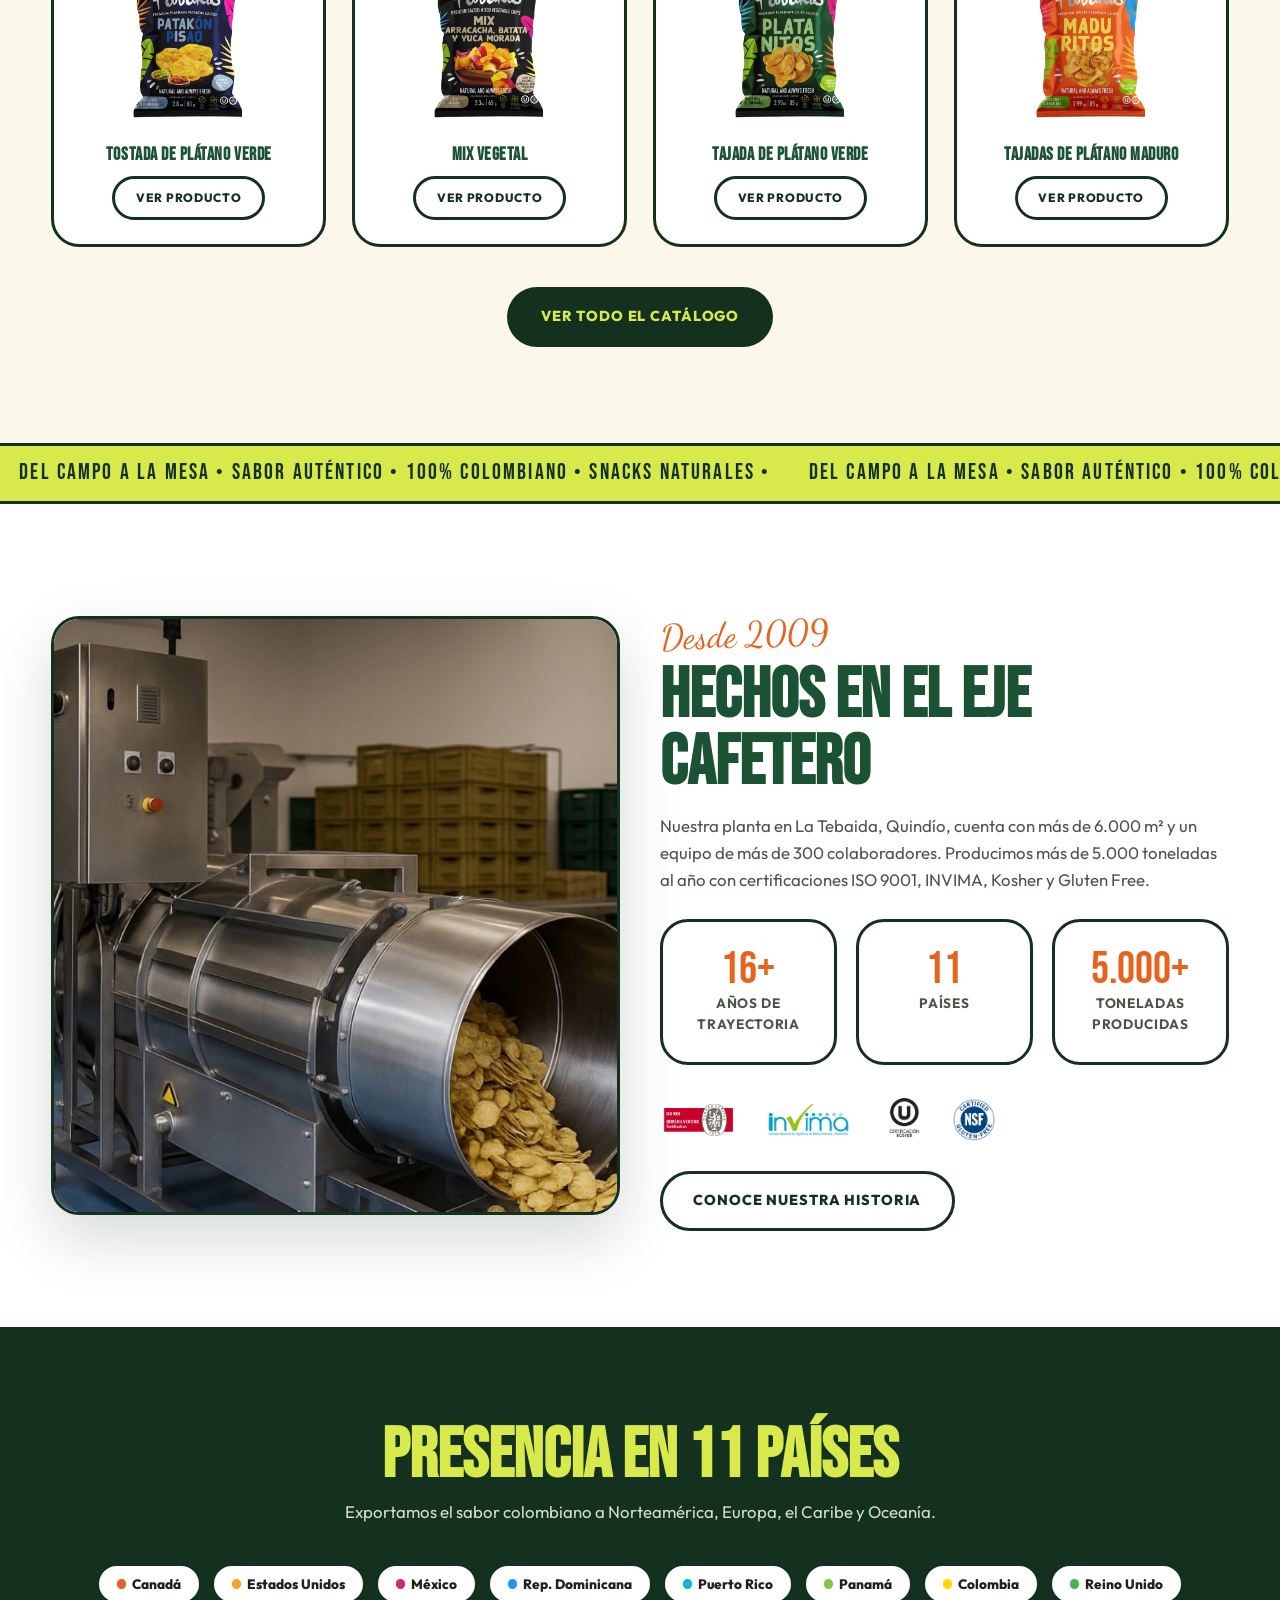
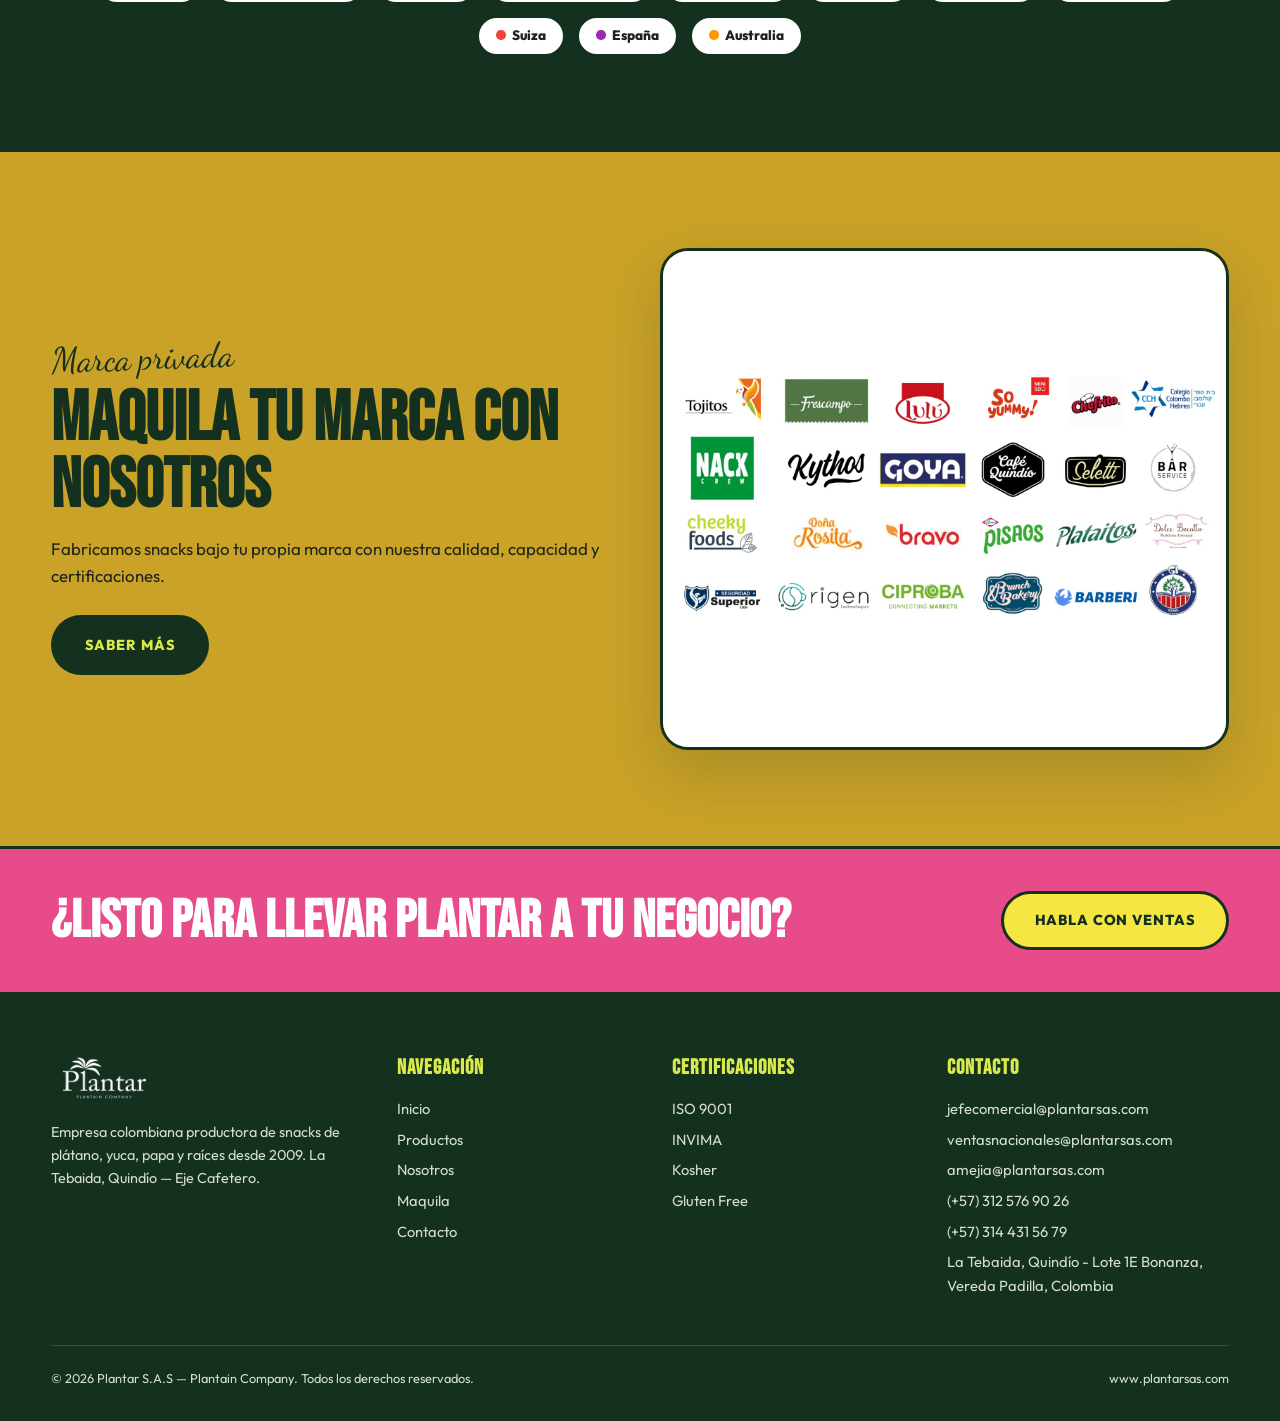
==== commit 24f9b950: "Ajustes del documento PAG WEB: categorías nuevas, copys, contactos, valores, maquila renovada - Hero" ====
--- a/web/index.html
+++ b/web/index.html
@@ -5,7 +5,7 @@
 <meta name="viewport" content="width=device-width, initial-scale=1.0">
 <meta name="theme-color" content="#FBF8EA">
 <title>Plantar — Snacks de Plátano Colombianos | Plantain Company</title>
-<meta name="description" content="Plantar S.A.S — Snacks de plátano, yuca, papa y raíces 100% colombianos. Tostones, tajadas, sticks y más. Exportamos a 11 países. Maquila y marca privada.">
+<meta name="description" content="Snacks de plátano Colombia — Plantar S.A.S. Tostones, tajadas, strips, yuca y raíces 100% colombianas. Exportación de snacks colombianos a 11 países y maquila de plátano para tu marca.">
 <link rel="icon" href="assets/img/favicon.svg" type="image/svg+xml">
 <link rel="preconnect" href="https://fonts.googleapis.com">
 <link rel="preconnect" href="https://fonts.gstatic.com" crossorigin>
@@ -92,8 +92,8 @@
       </div>
     </div>
     <div class="hero-art">
+      <div class="hero-bg-word"><img src="assets/img/patakis-logo.png" alt=""></div>
       <div class="bag-stack">
-        <img class="patakis-brand" src="assets/img/patakis-logo.png" alt="Patakis">
         <div class="bag-box">
           <div class="glow"></div>
           <svg class="ring" viewBox="0 0 100 100" aria-hidden="true"><circle cx="50" cy="50" r="46" fill="none" stroke="#C9E265" stroke-width="1.6" stroke-dasharray="4 5" stroke-linecap="round"/></svg>
@@ -113,9 +113,7 @@
 <section class="section band-cream">
   <div class="container">
     <div class="section-head center rev">
-      <span class="kicker" data-i18n="home_best_kicker"></span>
       <h2 class="section-title" data-i18n="home_best_title"></h2>
-      <p class="section-sub" data-i18n="home_best_sub"></p>
     </div>
     <div class="prod-grid" id="featuredGrid"></div>
     <div style="text-align:center;margin-top:2.5rem">
@@ -139,6 +137,12 @@
         <div class="stat"><div class="num">11</div><div class="lbl" data-i18n="stat_countries"></div></div>
         <div class="stat"><div class="num">5.000+</div><div class="lbl" data-i18n="stat_tons"></div></div>
       </div>
+      <div class="sellos-mini rev">
+        <img src="assets/img/sello-bureau-veritas-iso-9001-logo.png" alt="ISO 9001">
+        <img src="assets/img/sello-invima-logo.png" alt="INVIMA">
+        <img src="assets/img/sello-kosher.png" alt="Kosher">
+        <img src="assets/img/sello-gluten.png" alt="Gluten Free">
+      </div>
       <a class="btn btn-outline" href="nosotros.html" data-i18n="home_about_cta"></a>
     </div>
   </div>
@@ -185,8 +189,9 @@
 <script>
 function renderPage() {
   // 8 productos destacados variados
-  const picks = ['toston-de-platano-verde', 'tajadas-de-platano-maduro', 'maduritos-picante-habanero',
-    'platanitos-queso-explosion', 'toston-de-yuca', 'papa-trufa', 'snacks-mix', 'toston-de-limon'];
+  const picks = ['toston-de-platano-verde', 'toston-de-platano-maduro', 'strips-tiras-de-platano-verde',
+    'strips-tiras-de-platano-maduro', 'tostada-de-platano-verde', 'mix-vegetal',
+    'tajada-de-platano-verde', 'tajadas-de-platano-maduro'];
   const feats = picks.map(id => findProduct(id)).filter(Boolean);
   const list = feats.length >= 6 ? feats : PRODUCTS.slice(0, 8);
   document.getElementById('featuredGrid').innerHTML = list.map(cardHTML).join('');
@@ -203,14 +208,13 @@
 function initHeroCarousel() {
   const bag = document.getElementById('heroBag');
   if (!bag || heroCarouselTimer) return;
+  // Los más vendedores: tostones, strips/lenguas, tostada/patakón y mix de vegetales
   const bags = [
     'assets/img/toston-verde.png',
     'assets/img/toston-maduro.png',
-    'assets/img/maduritos.png',
-    'assets/img/platanitos-queso-explosion.png',
-    'assets/img/all-mix.png',
-    'assets/img/moneda-verde.png',
-    'assets/img/papa-trufa-2.png',
+    'assets/img/strips-verde.png',
+    'assets/img/strips-maduro.png',
+    'assets/img/patakon-pisao.png',
     'assets/img/mix-vegetal.png',
   ];
   bags.forEach(src => { const i = new Image(); i.src = src; }); // precarga
--- a/web/assets/css/style.css
+++ b/web/assets/css/style.css
@@ -144,6 +144,12 @@
   gap: 2rem; padding: clamp(3rem, 7vw, 5.5rem) 0;
   position: relative; z-index: 2;
 }
+@media (min-width: 901px) {
+  /* corre el texto a la derecha para no cruzarse con la hoja animada */
+  .hero .inner > div:first-child { padding-left: clamp(1rem, 6vw, 6.5rem); }
+}
+.sellos-mini { display: flex; gap: 1.4rem; align-items: center; flex-wrap: wrap; margin-bottom: 1.6rem; }
+.sellos-mini img { height: 52px; width: auto; object-fit: contain; }
 .hero .kicker {
   font-size: clamp(2rem, 3.6vw, 2.8rem);
   margin-bottom: 0.35em;
@@ -198,11 +204,14 @@
 }
 .bag-stack {
   position: relative; z-index: 2; width: 100%;
-  display: flex; flex-direction: column; align-items: center; gap: 3.2rem;
-}
-.patakis-brand {
-  width: min(520px, 92%); margin: 0 auto;
-  filter: drop-shadow(0 6px 14px rgba(0, 0, 0, 0.4));
+  display: flex; flex-direction: column; align-items: center;
+}
+.hero-art .hero-bg-word {
+  position: absolute; inset: 0; display: grid; place-items: center;
+  z-index: 0; pointer-events: none; user-select: none;
+}
+.hero-art .hero-bg-word img {
+  width: min(94%, 640px); opacity: 0.09; transform: rotate(-6deg);
 }
 .bag-box {
   position: relative; width: 100%;
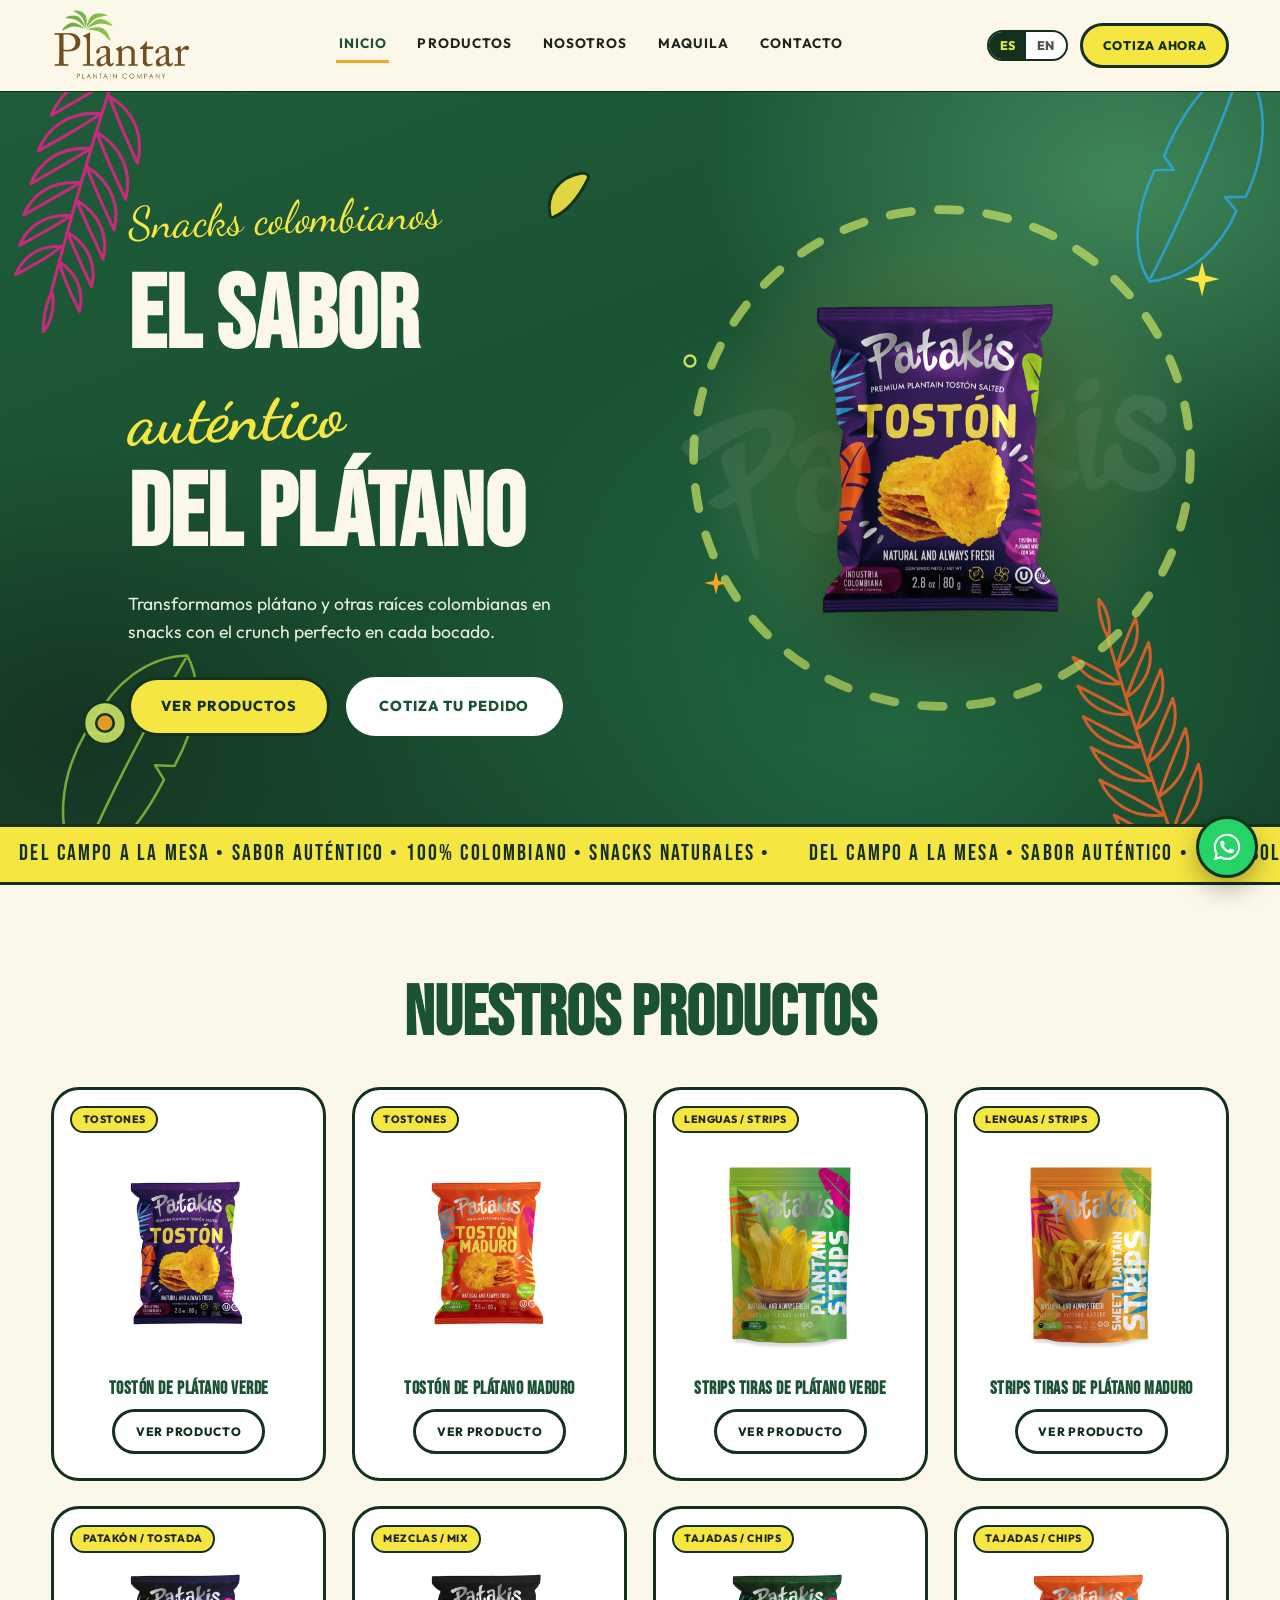
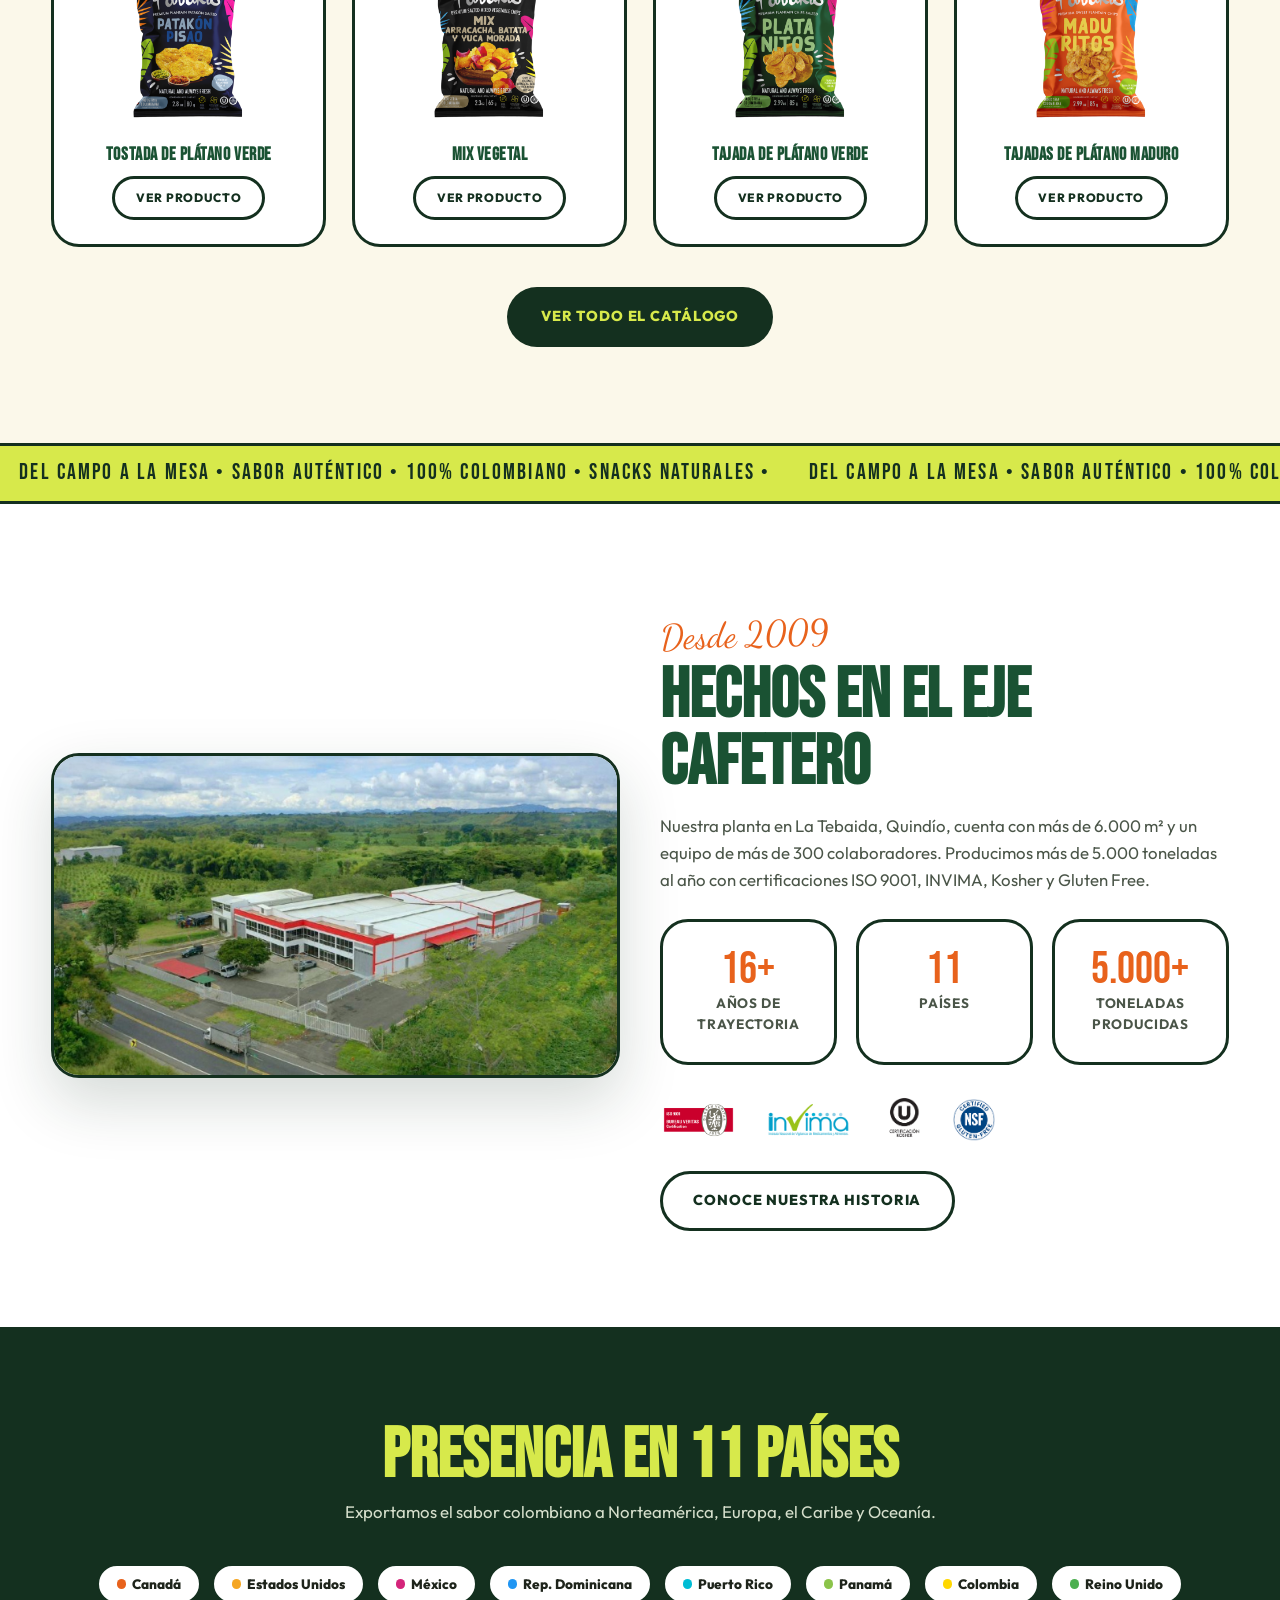
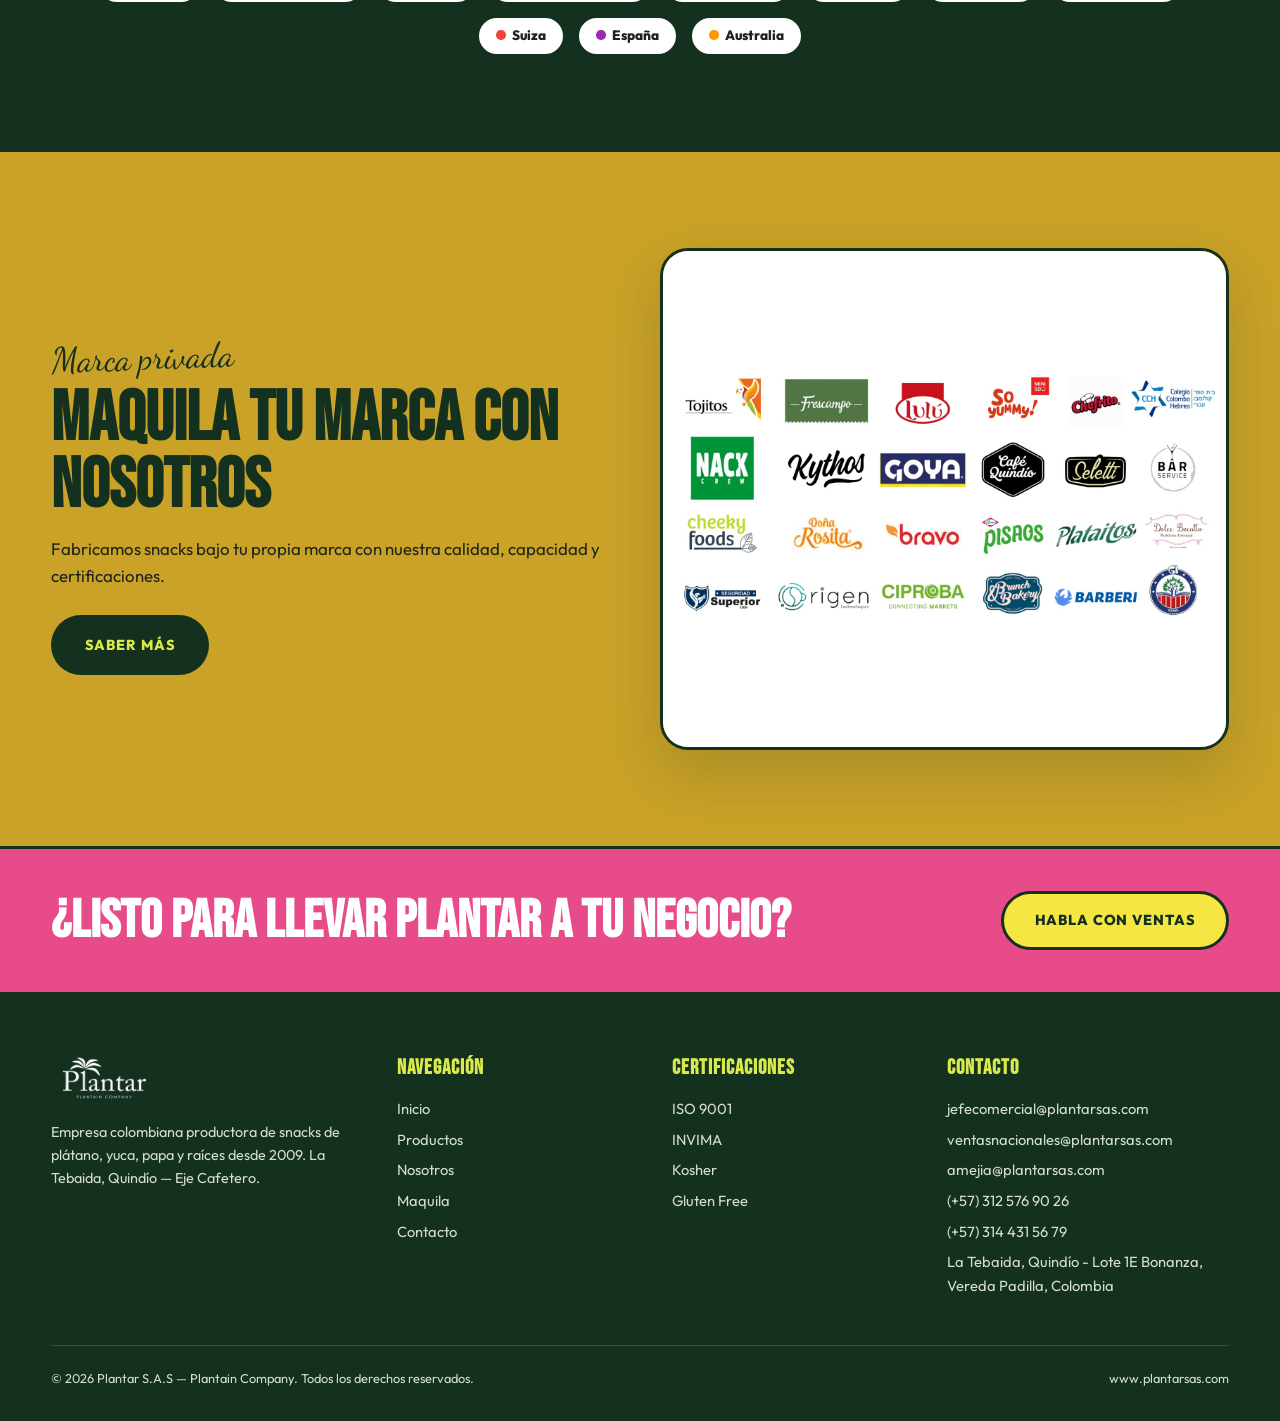
==== commit e39d2fb0: "Carrusel de fotos reales de la planta en Nosotros y foto aérea en el inicio Co-Authored-By: Claude F" ====
--- a/web/index.html
+++ b/web/index.html
@@ -127,7 +127,7 @@
 <!-- NOSOTROS TEASER -->
 <section class="section band-white">
   <div class="container about-split">
-    <div class="photo rev"><img src="assets/img/planta.jpg" alt="Planta Plantar en La Tebaida, Quindío"></div>
+    <div class="photo rev"><img src="assets/img/planta-13.jpg" alt="Planta Plantar en La Tebaida, Quindío"></div>
     <div class="rev">
       <span class="kicker" data-i18n="home_about_kicker"></span>
       <h2 class="section-title" data-i18n="home_about_title"></h2>
--- a/web/assets/css/style.css
+++ b/web/assets/css/style.css
@@ -395,6 +395,26 @@
 .about-split { display: grid; grid-template-columns: 1fr 1fr; gap: 2.5rem; align-items: center; }
 .about-split .photo { border-radius: var(--radius-lg); border: 3px solid var(--dark); overflow: hidden; box-shadow: var(--shadow-lg); }
 .about-split .photo img { width: 100%; height: 100%; object-fit: cover; }
+
+/* Carrusel de fotos de la planta */
+.plant-carousel { position: relative; }
+.plant-carousel img {
+  width: 100%; height: clamp(320px, 42vw, 520px); object-fit: cover; display: block;
+  transition: opacity .3s;
+}
+.plant-carousel img.fade { opacity: 0; }
+.plant-carousel .g-arrow { z-index: 3; }
+.plant-carousel .g-arrow.prev { left: 0.8rem; }
+.plant-carousel .g-arrow.next { right: 0.8rem; }
+.pc-dots {
+  position: absolute; bottom: 0.9rem; left: 0; right: 0; z-index: 3;
+  display: flex; gap: 0.45rem; justify-content: center;
+}
+.pc-dots button {
+  width: 11px; height: 11px; border-radius: 50%; border: 2px solid var(--paper);
+  background: transparent; padding: 0; cursor: pointer; transition: background .2s, transform .2s;
+}
+.pc-dots button.on { background: var(--yellow); border-color: var(--dark); transform: scale(1.2); }
 .sellos-row { display: flex; flex-wrap: wrap; gap: 1.6rem; align-items: center; justify-content: center; }
 .sello {
   background: var(--paper); border: 3px solid var(--dark); border-radius: var(--radius-lg);
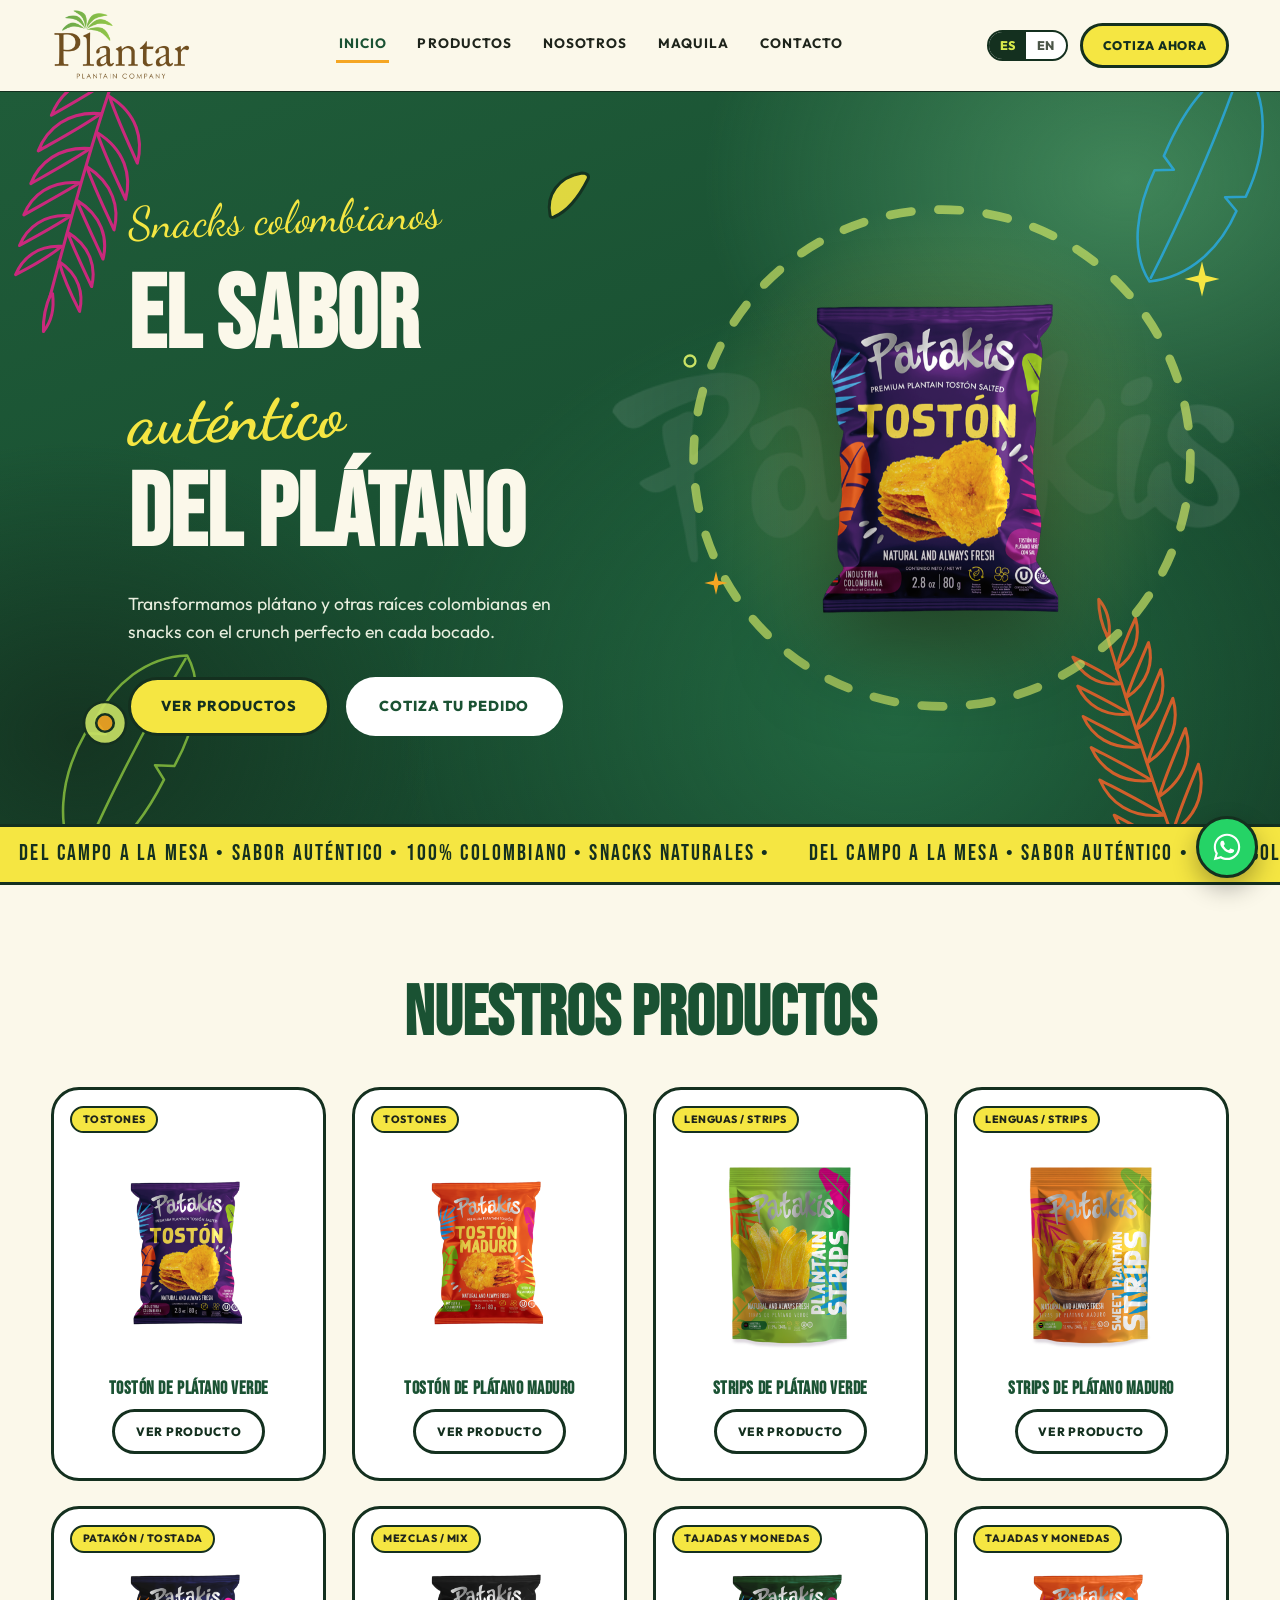
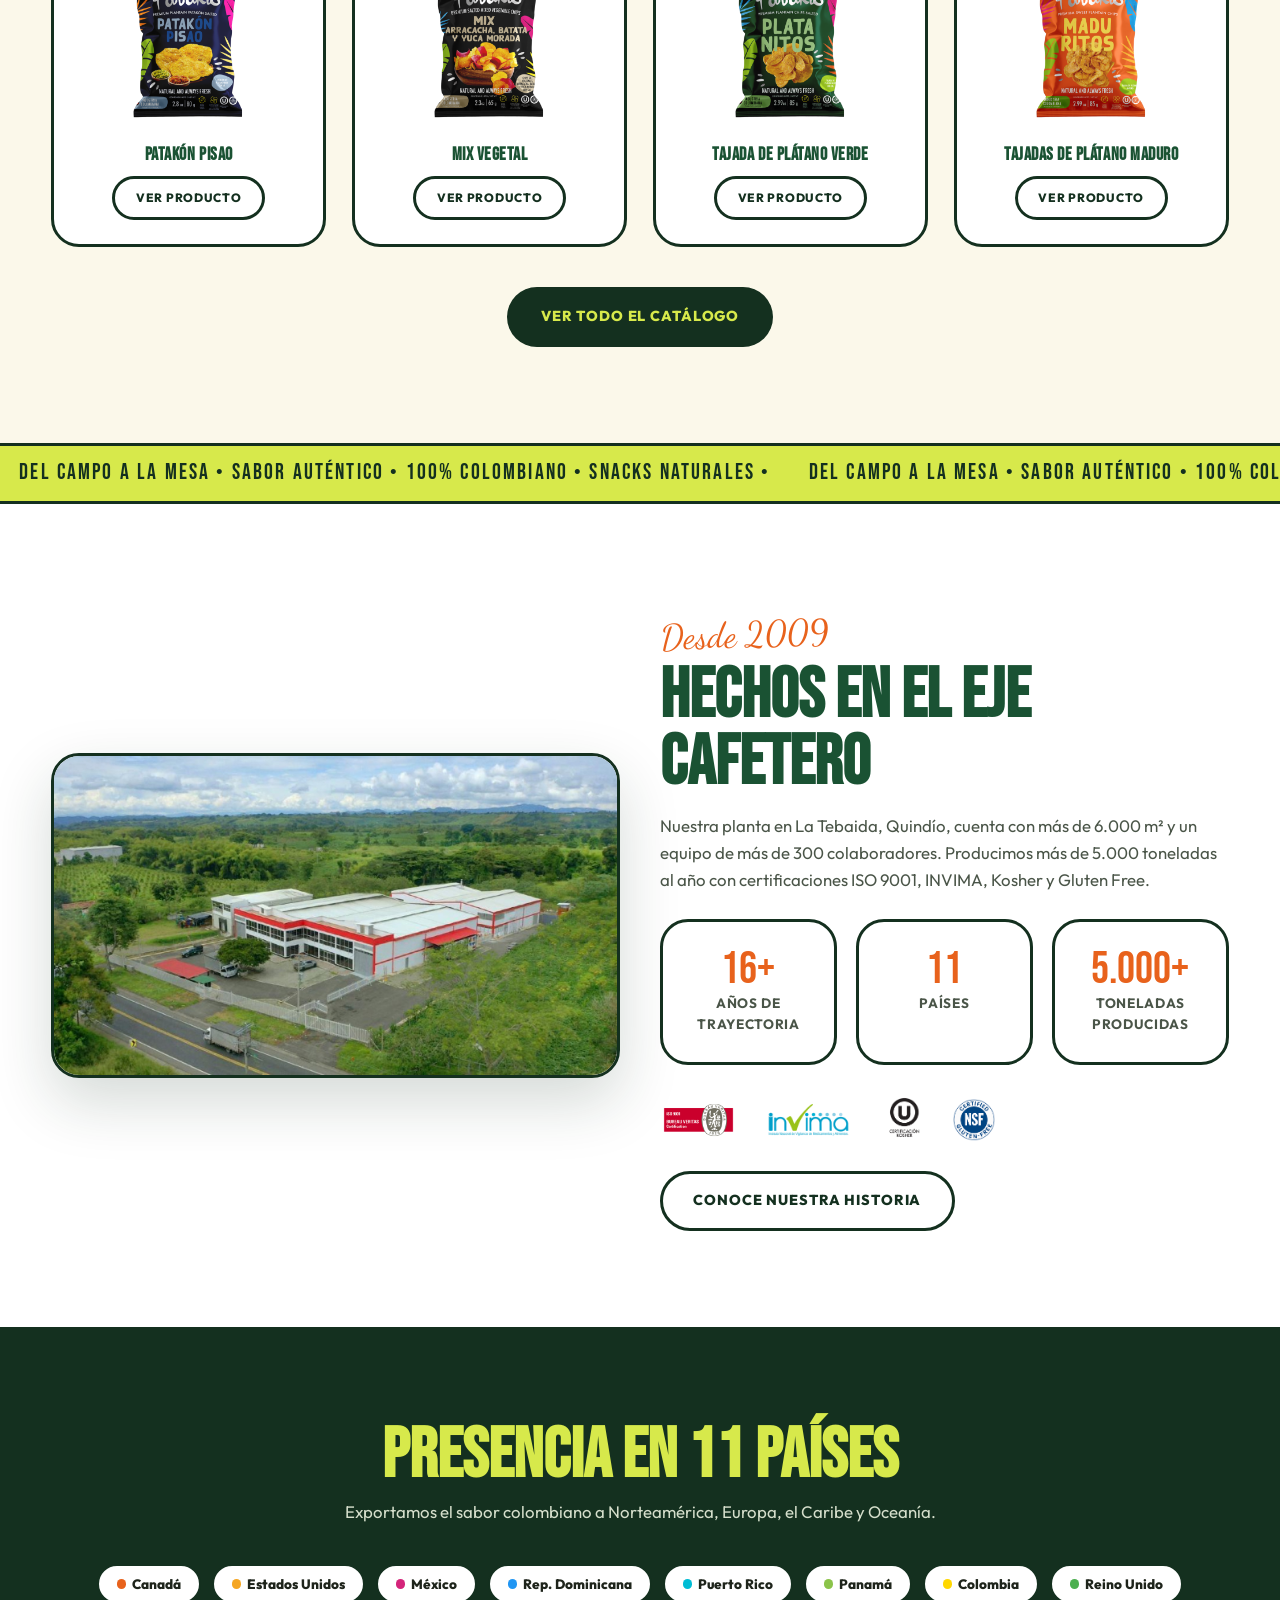
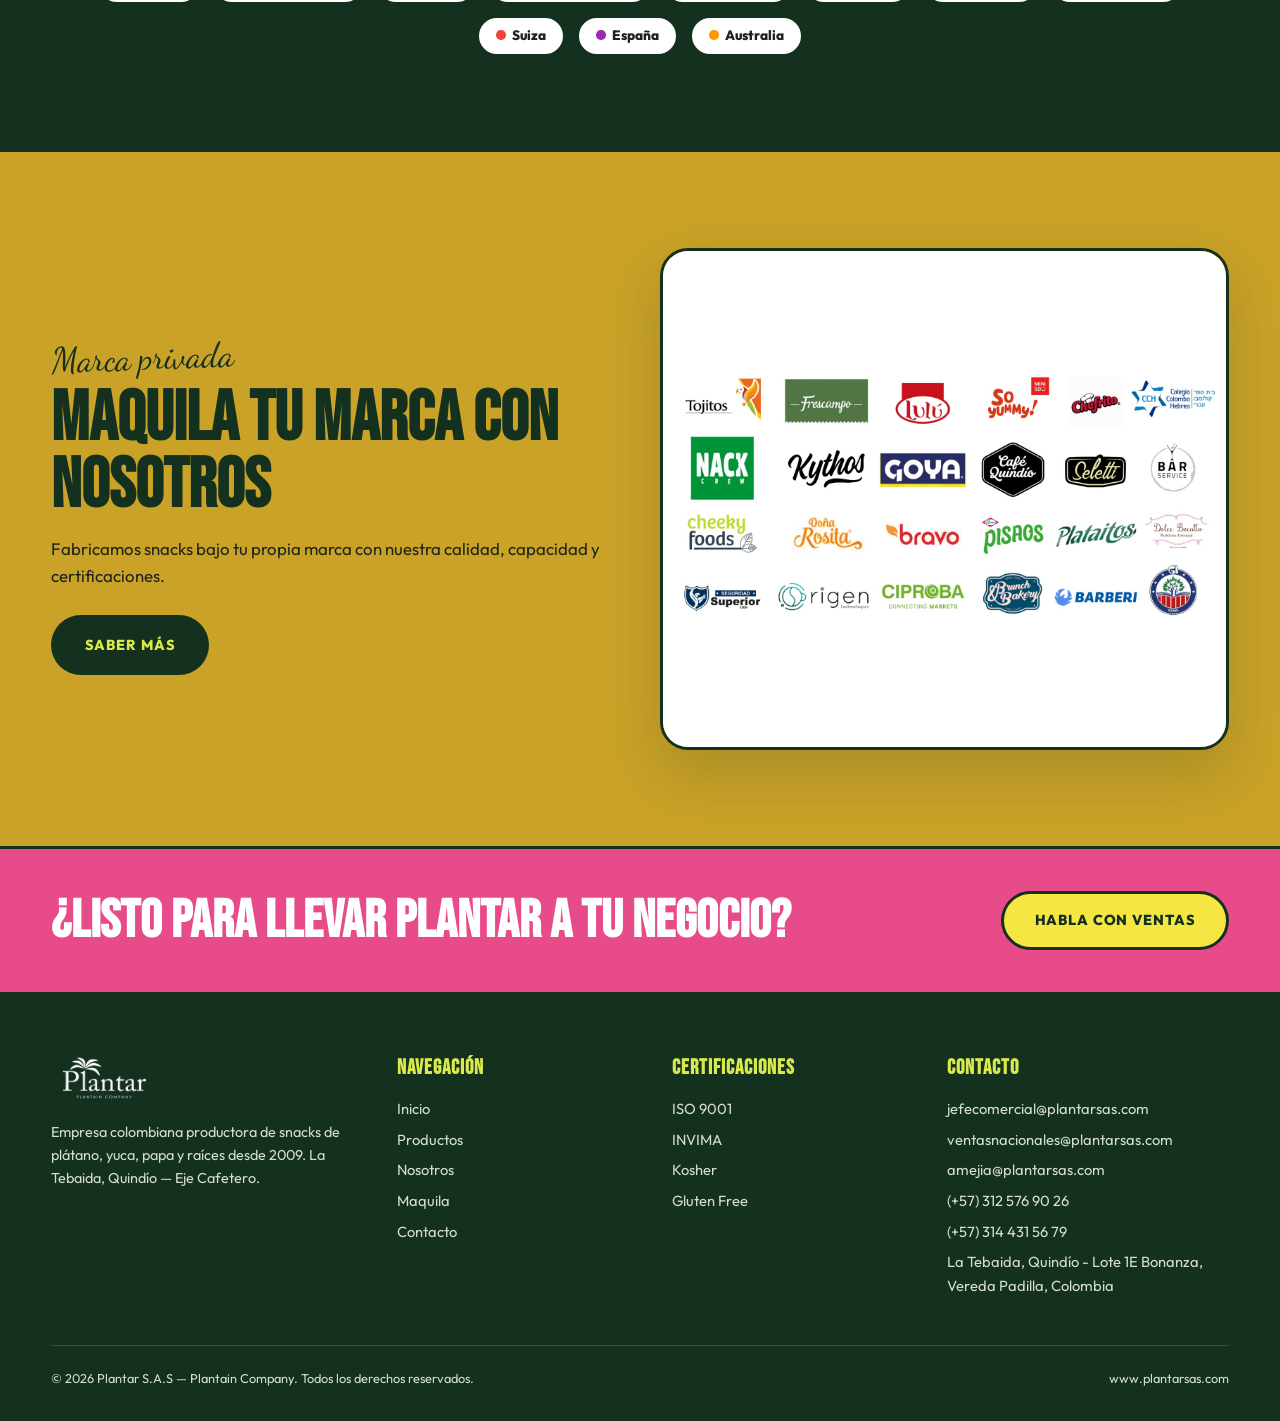
==== commit 084e1e06: "Títulos de producto corregidos y chip de categoría acorde a cada nombre - Línea 'Chips de...' renomb" ====
--- a/web/index.html
+++ b/web/index.html
@@ -189,8 +189,8 @@
 <script>
 function renderPage() {
   // 8 productos destacados variados
-  const picks = ['toston-de-platano-verde', 'toston-de-platano-maduro', 'strips-tiras-de-platano-verde',
-    'strips-tiras-de-platano-maduro', 'tostada-de-platano-verde', 'mix-vegetal',
+  const picks = ['toston-de-platano-verde', 'toston-de-platano-maduro', 'strips-de-platano-verde',
+    'strips-de-platano-maduro', 'patakon-pisao', 'mix-vegetal',
     'tajada-de-platano-verde', 'tajadas-de-platano-maduro'];
   const feats = picks.map(id => findProduct(id)).filter(Boolean);
   const list = feats.length >= 6 ? feats : PRODUCTS.slice(0, 8);
@@ -216,6 +216,7 @@
     'assets/img/strips-maduro.png',
     'assets/img/patakon-pisao.png',
     'assets/img/mix-vegetal.png',
+    'assets/img/strips-toston-maduro.png',
   ];
   bags.forEach(src => { const i = new Image(); i.src = src; }); // precarga
   let bi = 0;
--- a/web/assets/css/style.css
+++ b/web/assets/css/style.css
@@ -211,7 +211,7 @@
   z-index: 0; pointer-events: none; user-select: none;
 }
 .hero-art .hero-bg-word img {
-  width: min(94%, 640px); opacity: 0.09; transform: rotate(-6deg);
+  width: min(120%, 860px); max-width: none; opacity: 0.11;
 }
 .bag-box {
   position: relative; width: 100%;
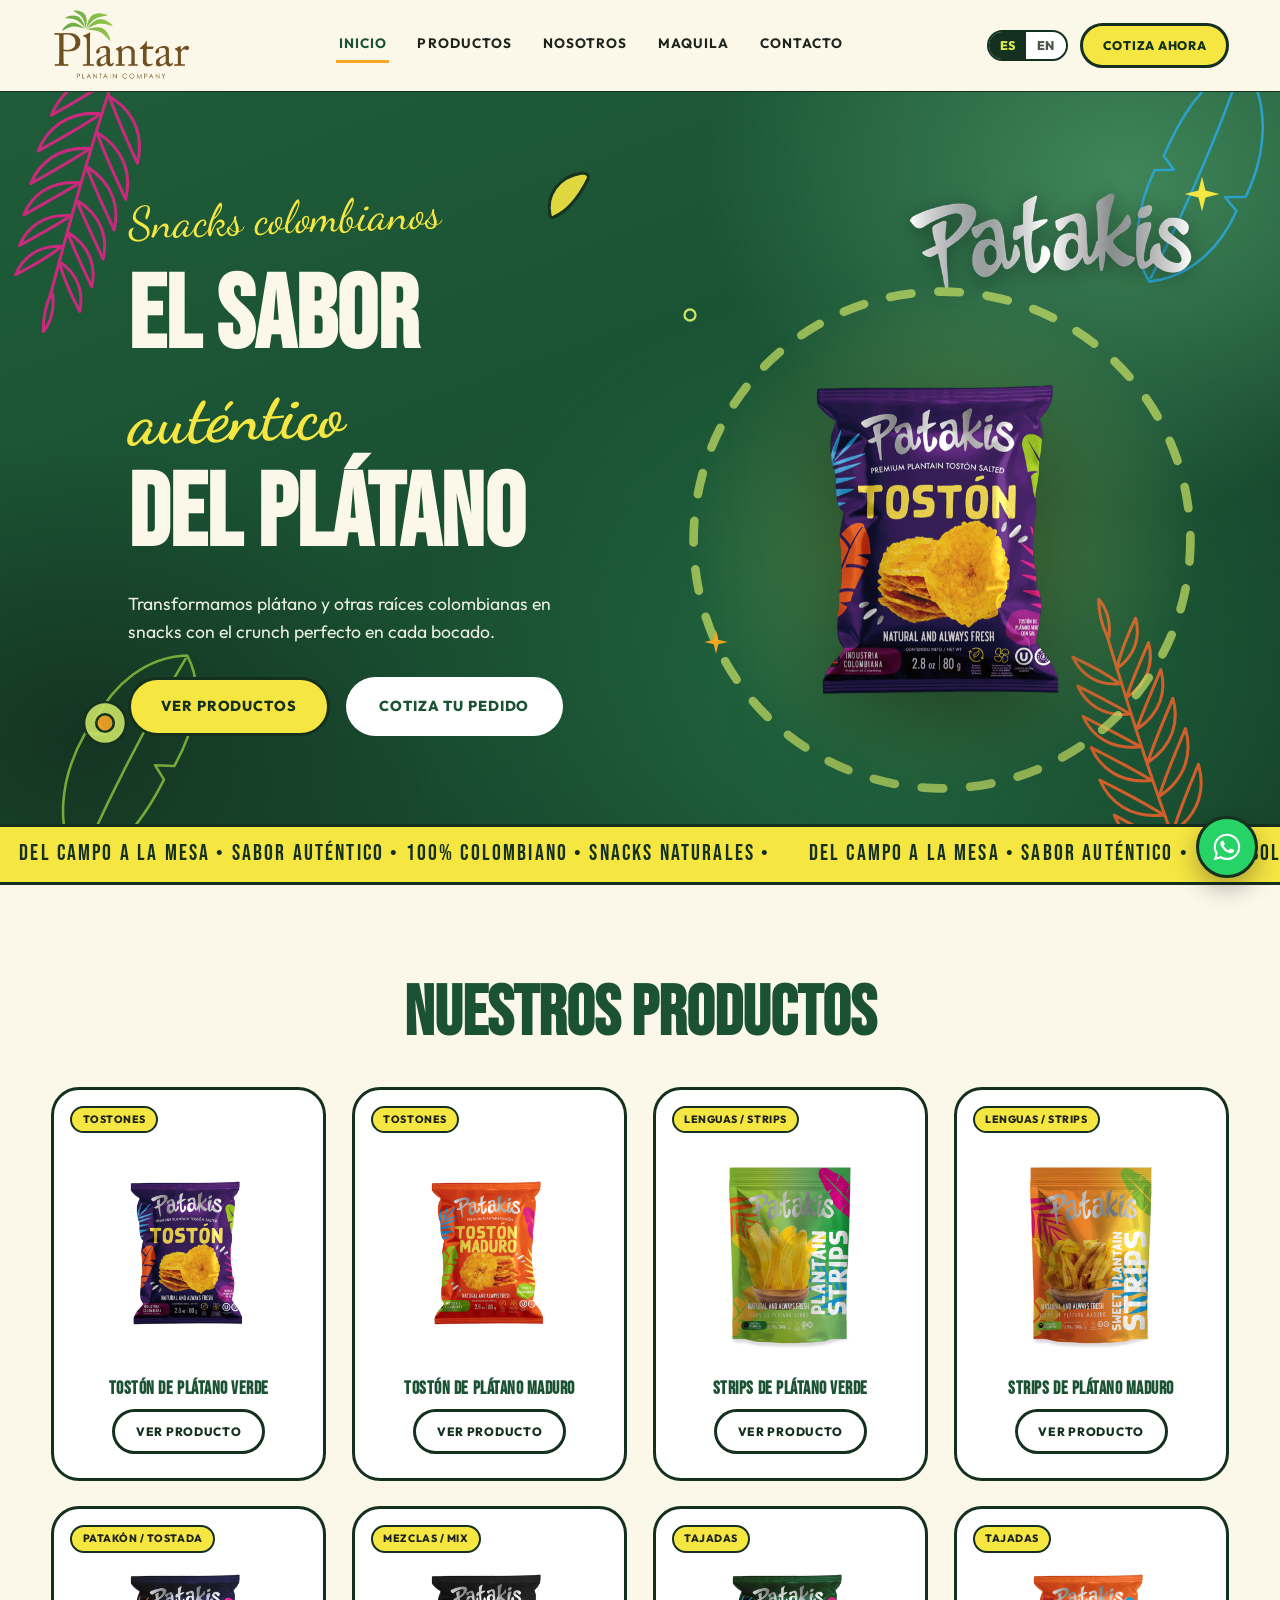
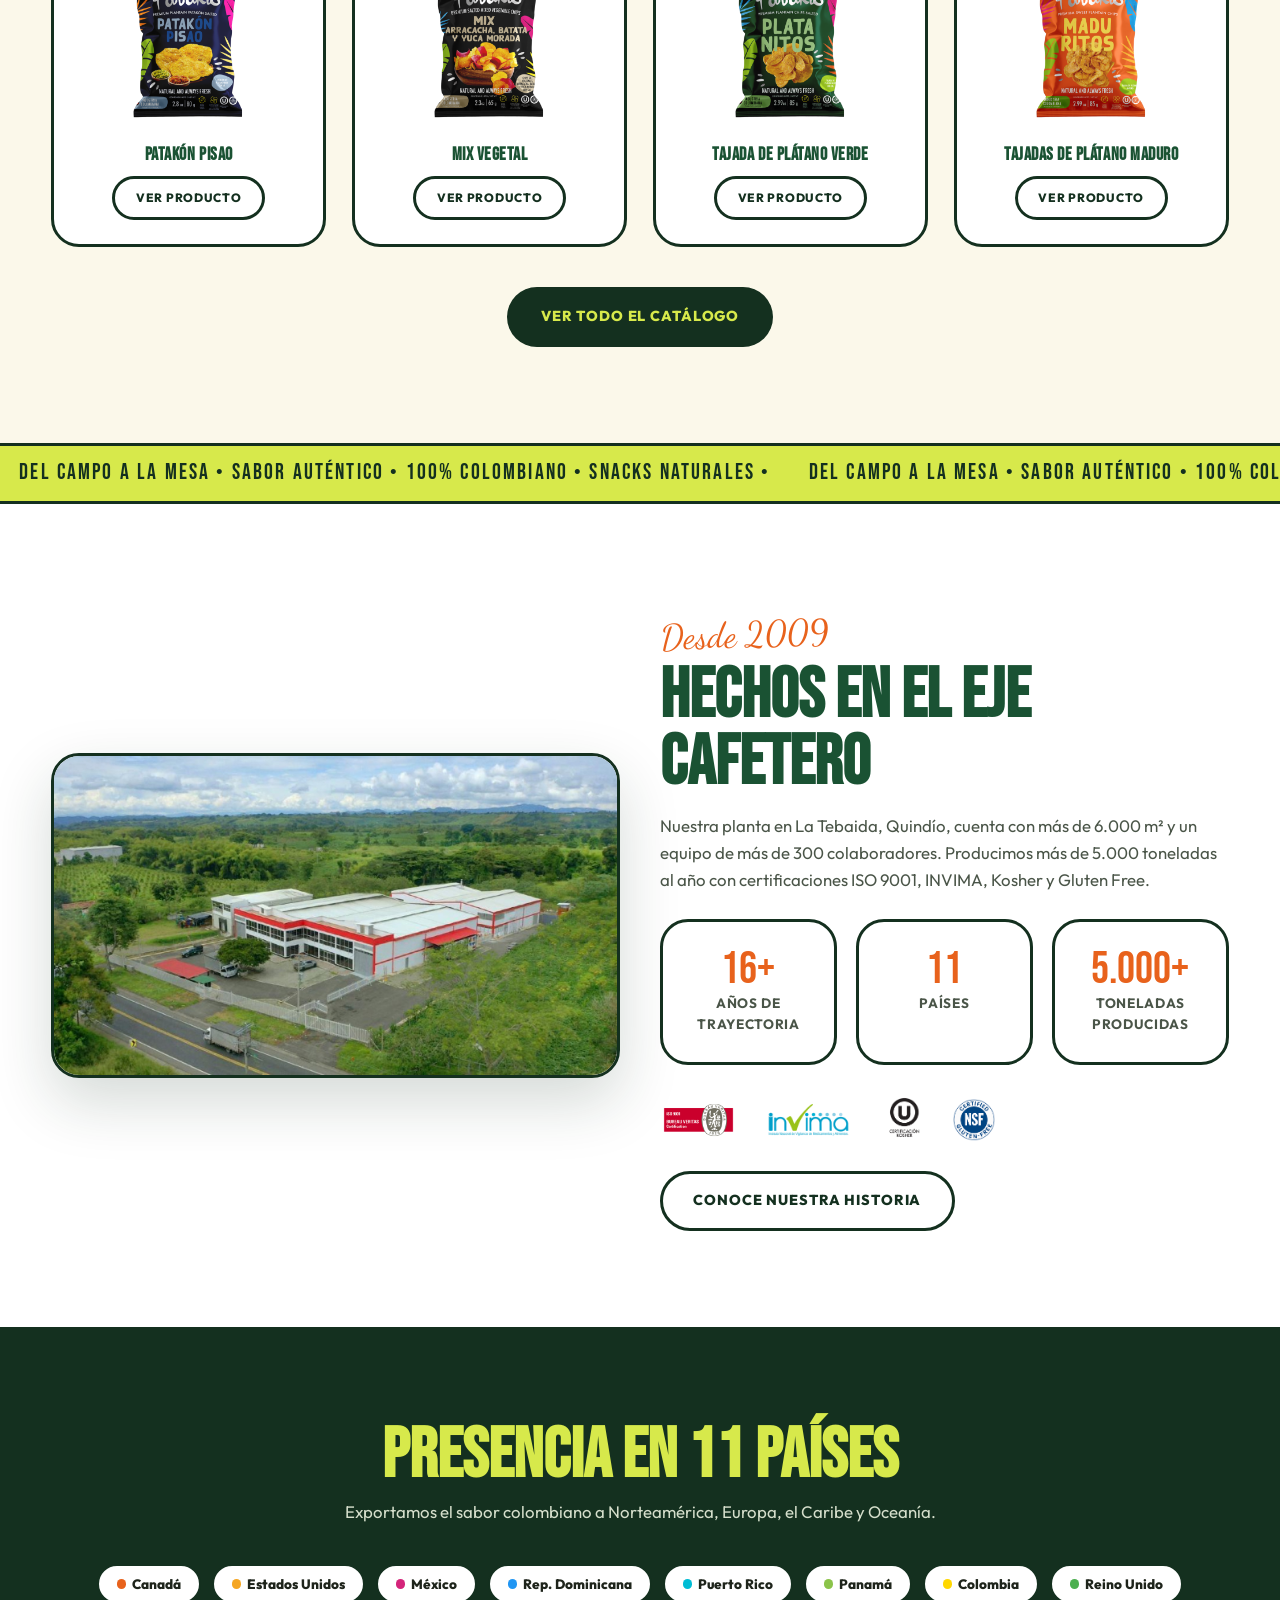
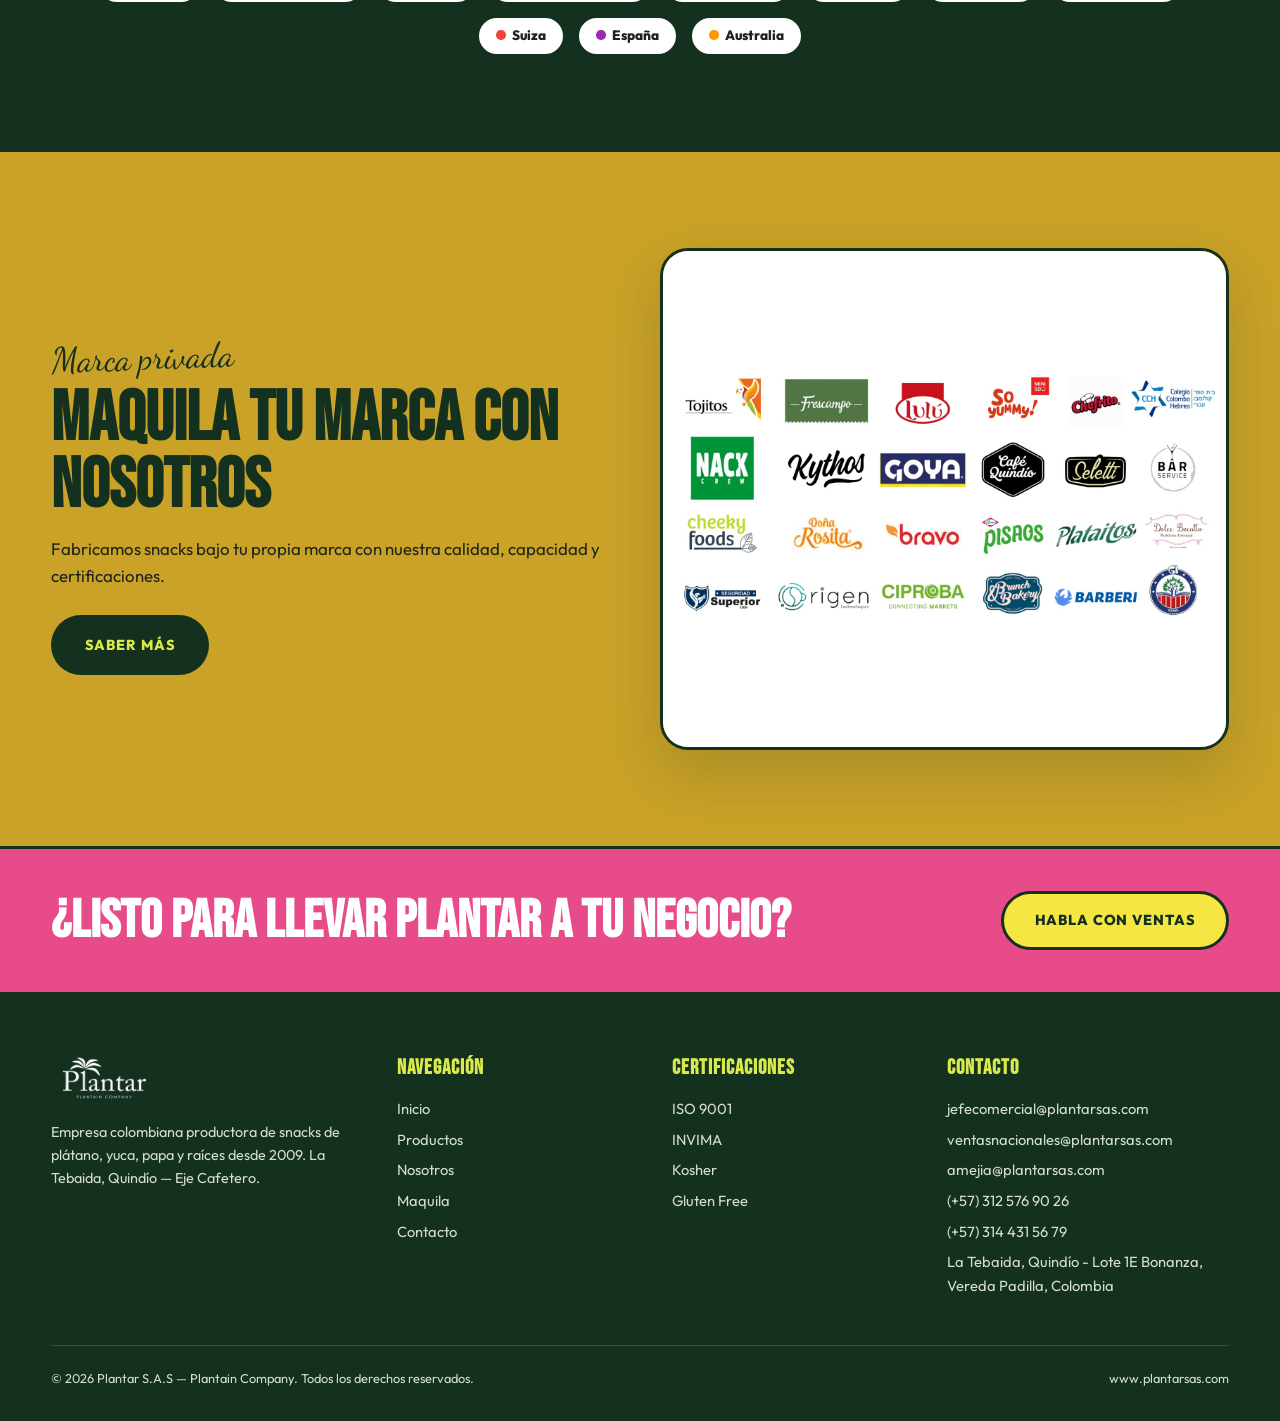
==== commit 125514a0: "Logo Patakis en flujo sobre el carrusel: más grande, alineado a la derecha y con espacio propio Co-A" ====
--- a/web/index.html
+++ b/web/index.html
@@ -92,8 +92,8 @@
       </div>
     </div>
     <div class="hero-art">
-      <div class="hero-bg-word"><img src="assets/img/patakis-logo.png" alt=""></div>
       <div class="bag-stack">
+        <div class="hero-bg-word"><img src="assets/img/patakis-logo.png" alt="Patakis"></div>
         <div class="bag-box">
           <div class="glow"></div>
           <svg class="ring" viewBox="0 0 100 100" aria-hidden="true"><circle cx="50" cy="50" r="46" fill="none" stroke="#C9E265" stroke-width="1.6" stroke-dasharray="4 5" stroke-linecap="round"/></svg>
--- a/web/assets/css/style.css
+++ b/web/assets/css/style.css
@@ -207,11 +207,13 @@
   display: flex; flex-direction: column; align-items: center;
 }
 .hero-art .hero-bg-word {
-  position: absolute; inset: 0; display: grid; place-items: center;
-  z-index: 0; pointer-events: none; user-select: none;
+  width: 100%; display: flex; justify-content: flex-end;
+  padding-right: 3%; margin-bottom: 3rem;
+  pointer-events: none; user-select: none;
 }
 .hero-art .hero-bg-word img {
-  width: min(120%, 860px); max-width: none; opacity: 0.11;
+  width: clamp(220px, 24vw, 340px);
+  filter: drop-shadow(0 4px 10px rgba(0, 0, 0, 0.35));
 }
 .bag-box {
   position: relative; width: 100%;
